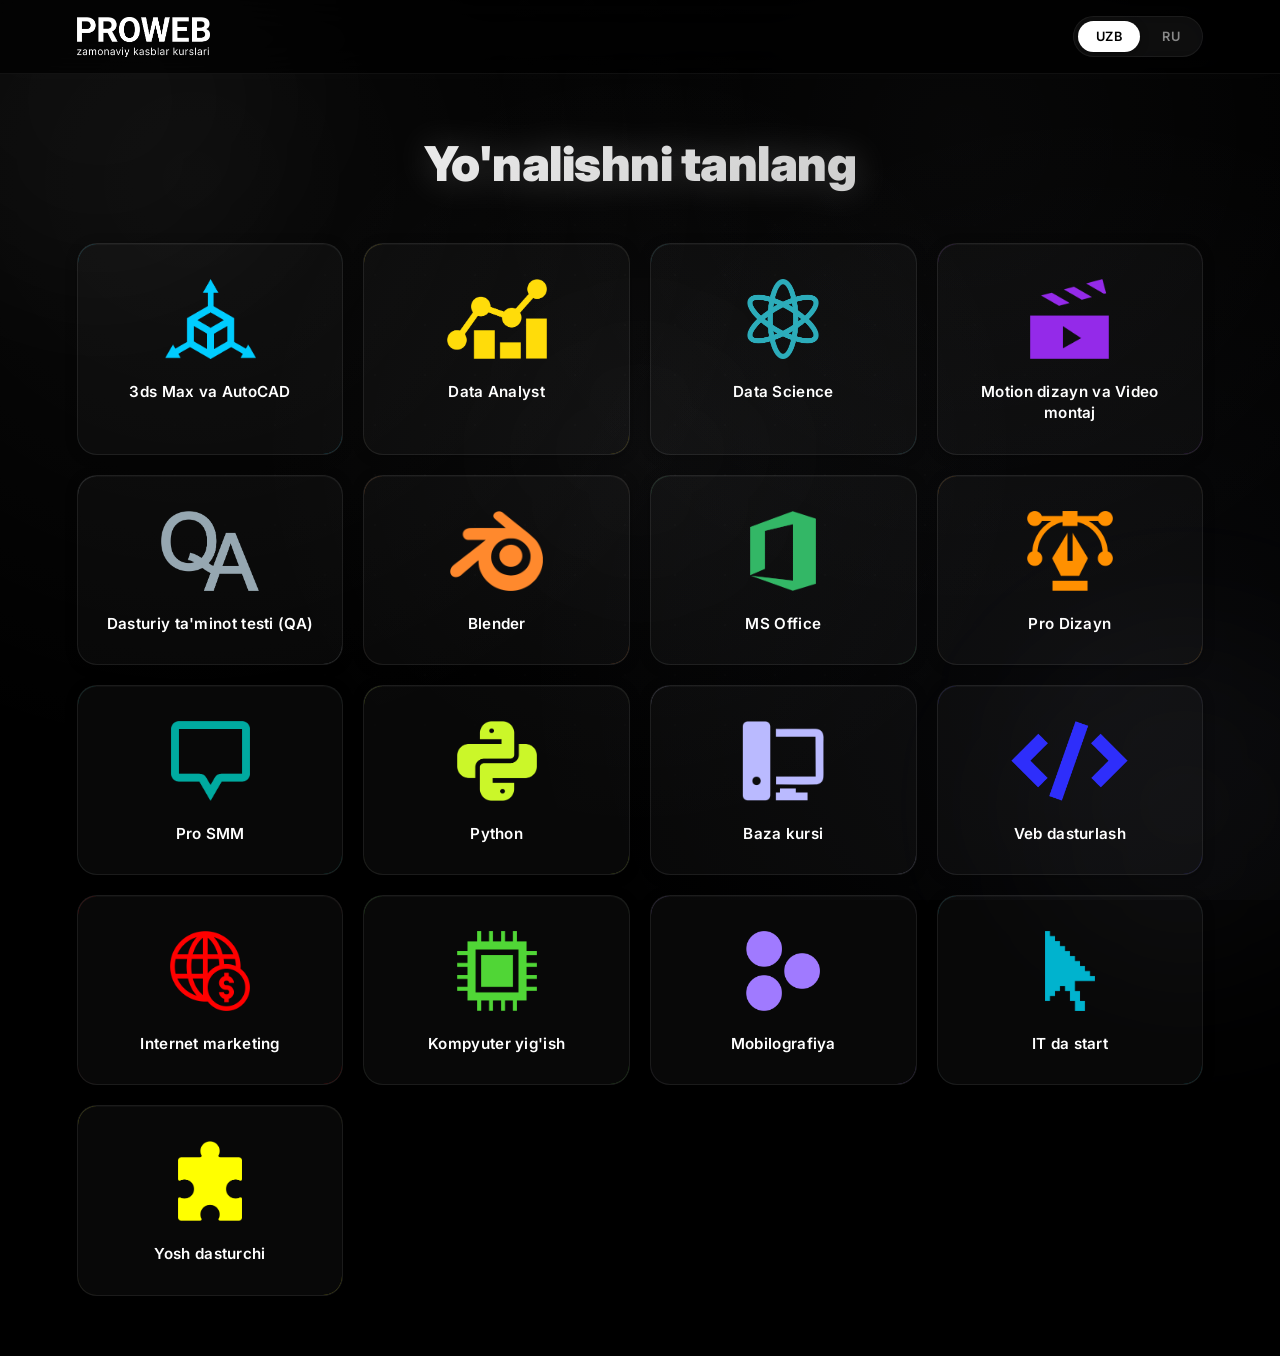
==== index.html @ 7a764dec "ProWeb test tizimi - birinchi versiya" ====
<!DOCTYPE html>
<html lang="uz">
<head>
    <meta charset="UTF-8">
    <meta name="viewport" content="width=device-width, initial-scale=1.0">
    <title>ProWeb Testing System</title>
    <link rel="stylesheet" href="style.css">
</head>
<body>
    <header>
        <div class="logo-container">
            <img src="files/logo uzb.png" alt="ProWeb" id="main-logo" style="height: 40px; transition: opacity 0.3s ease;">
        </div>
        <div class="lang-switcher">
            <button id="lang-uz-btn" class="lang-btn active">UZB</button>
            <button id="lang-ru-btn" class="lang-btn">RU</button>
        </div>
    </header>

    <main>
        <h1 class="page-title" id="page-title">Yo'nalishni tanlang</h1>
        
        <div class="cards-grid" id="subjects-container">
            <!-- Cards will be generated by JS -->
        </div>
    </main>

    <script src="script.js"></script>
</body>
</html>
---- style.css ----
@import url('https://fonts.googleapis.com/css2?family=Inter:wght@300;400;500;600;700;800;900&display=swap');

/* ============ ROOT VARIABLES ============ */
:root {
    --bg-color: #000000;
    --text-color: #ffffff;
    --text-muted: #888888;
    --card-bg: rgba(255, 255, 255, 0.03);
    --card-border: rgba(255, 255, 255, 0.08);
    --card-hover-border: rgba(255, 255, 255, 0.2);
    --btn-bg: #ffffff;
    --btn-text: #000000;
    --btn-hover: #cccccc;
    --input-bg: rgba(255, 255, 255, 0.04);
    --input-border: rgba(255, 255, 255, 0.1);
    --input-focus-border: rgba(255, 255, 255, 0.4);
    --glow-strong: rgba(255, 255, 255, 0.15);
    --glow-soft: rgba(255, 255, 255, 0.05);
    --glass-bg: rgba(255, 255, 255, 0.02);
}

/* ============ RESET ============ */
* {
    margin: 0;
    padding: 0;
    box-sizing: border-box;
    font-family: 'Inter', sans-serif;
}

/* ============ ANIMATED BACKGROUND ============ */
body {
    background-color: var(--bg-color);
    color: var(--text-color);
    min-height: 100vh;
    display: flex;
    flex-direction: column;
    position: relative;
    overflow-x: hidden;
}

/* Subtle animated grid overlay */
body::before {
    content: '';
    position: fixed;
    inset: 0;
    z-index: 0;
    pointer-events: none;
    background-image: 
        radial-gradient(circle at 15% 20%, rgba(255, 255, 255, 0.04) 0%, transparent 45%),
        radial-gradient(circle at 85% 75%, rgba(200, 210, 255, 0.04) 0%, transparent 45%),
        radial-gradient(circle at 50% 50%, rgba(220, 225, 245, 0.03) 0%, transparent 50%),
        radial-gradient(circle at 75% 15%, rgba(240, 242, 255, 0.03) 0%, transparent 40%);
    animation: bgPulse 6s ease-in-out infinite alternate;
}

@keyframes bgPulse {
    0% { opacity: 0.5; transform: scale(1); }
    100% { opacity: 1; transform: scale(1.05); }
}

/* Floating neon orbs */
.neon-orb {
    position: fixed;
    border-radius: 50%;
    filter: blur(80px);
    pointer-events: none;
    z-index: 0;
    animation: orbFloat 10s ease-in-out infinite;
}

.neon-orb-1 {
    width: 400px;
    height: 400px;
    top: -100px;
    left: -100px;
    background: rgba(255, 255, 255, 0.03);
    animation-delay: 0s;
}

.neon-orb-2 {
    width: 350px;
    height: 350px;
    bottom: -80px;
    right: -80px;
    background: rgba(220, 225, 250, 0.03);
    animation-delay: -5s;
}

.neon-orb-3 {
    width: 300px;
    height: 300px;
    top: 50%;
    left: 50%;
    transform: translate(-50%, -50%);
    background: rgba(240, 242, 255, 0.02);
    animation-delay: -3s;
}

@keyframes orbFloat {
    0%, 100% { transform: translate(0, 0) scale(1); }
    25% { transform: translate(30px, -30px) scale(1.1); }
    50% { transform: translate(-20px, 20px) scale(0.9); }
    75% { transform: translate(10px, 15px) scale(1.05); }
}

/* Subtle dot grid */
body::after {
    content: '';
    position: fixed;
    inset: 0;
    z-index: 0;
    pointer-events: none;
    opacity: 0.3;
    background-image: radial-gradient(rgba(255, 255, 255, 0.06) 1px, transparent 1px);
    background-size: 50px 50px;
    mask-image: radial-gradient(ellipse at center, black 30%, transparent 70%);
    -webkit-mask-image: radial-gradient(ellipse at center, black 30%, transparent 70%);
}

/* ============ HEADER ============ */
header {
    display: flex;
    justify-content: space-between;
    align-items: center;
    padding: 16px 6%;
    background: rgba(0, 0, 0, 0.7);
    backdrop-filter: blur(20px);
    -webkit-backdrop-filter: blur(20px);
    border-bottom: 1px solid rgba(255, 255, 255, 0.06);
    box-shadow: 0 1px 30px rgba(255, 255, 255, 0.02);
    position: sticky;
    top: 0;
    z-index: 100;
}

.logo-container {
    display: flex;
    align-items: center;
    gap: 15px;
}

.logo-container img {
    filter: brightness(1.2);
    transition: filter 0.3s ease, transform 0.3s ease;
}

.logo-container img:hover {
    filter: brightness(1.5) drop-shadow(0 0 8px rgba(255,255,255,0.3));
    transform: scale(1.03);
}

.header-links a {
    color: var(--text-color);
    text-decoration: none;
    font-size: 13px;
    font-weight: 500;
    letter-spacing: 0.5px;
    transition: all 0.3s ease;
    padding: 9px 20px;
    border: 1px solid rgba(255, 255, 255, 0.12);
    border-radius: 50px;
    background: rgba(255, 255, 255, 0.03);
}

.header-links a:hover {
    background: rgba(255, 255, 255, 0.08);
    border-color: rgba(255, 255, 255, 0.25);
    box-shadow: 0 0 20px rgba(255, 255, 255, 0.05);
}

/* ============ MAIN CONTENT ============ */
main {
    flex: 1;
    padding: 60px 6%;
    position: relative;
    z-index: 1;
}

/* ============ PAGE TITLE ============ */
.page-title {
    font-size: clamp(2rem, 5vw, 3rem);
    font-weight: 900;
    margin-bottom: 50px;
    text-align: center;
    letter-spacing: -0.5px;
    background: linear-gradient(135deg, #ffffff 0%, #c0c0c0 30%, #ffffff 50%, #e0e0e0 70%, #ffffff 100%);
    background-size: 300% 300%;
    -webkit-background-clip: text;
    -webkit-text-fill-color: transparent;
    background-clip: text;
    animation: titleShimmer 3s ease-in-out infinite;
    filter: drop-shadow(0 0 18px rgba(255, 255, 255, 0.2));
}

@keyframes titleShimmer {
    0% { background-position: 0% 50%; }
    50% { background-position: 100% 50%; }
    100% { background-position: 0% 50%; }
}

/* ============ CARDS GRID ============ */
.cards-grid {
    display: grid;
    grid-template-columns: repeat(auto-fill, minmax(260px, 1fr));
    gap: 20px;
}

/* ============ SUBJECT CARD ============ */
.subject-card {
    position: relative;
    background: rgba(255, 255, 255, 0.03);
    border: 1px solid rgba(255, 255, 255, 0.08);
    border-radius: 20px;
    padding: 35px 24px 30px;
    text-align: center;
    cursor: pointer;
    transition: all 0.4s cubic-bezier(0.23, 1, 0.32, 1);
    display: flex;
    flex-direction: column;
    align-items: center;
    gap: 22px;
    text-decoration: none;
    color: var(--text-color);
    overflow: hidden;
    box-shadow: 
        0 2px 12px rgba(0, 0, 0, 0.3),
        inset 0 1px 0 rgba(255, 255, 255, 0.03);
}

/* Neon border */
.subject-card::before {
    content: '';
    position: absolute;
    inset: -1px;
    border-radius: 20px;
    padding: 1px;
    background: linear-gradient(135deg, 
        var(--brand-color, rgba(255,255,255,0.1)), 
        transparent 50%, 
        transparent 50%, 
        var(--brand-color, rgba(255,255,255,0.06)));
    -webkit-mask: linear-gradient(#fff 0 0) content-box, linear-gradient(#fff 0 0);
    -webkit-mask-composite: xor;
    mask-composite: exclude;
    opacity: 0.5;
    transition: all 0.4s ease;
}

/* Yorug'lik nuri sirpanishi */
.subject-card::after {
    content: '';
    position: absolute;
    top: 0;
    left: -100%;
    width: 100%;
    height: 100%;
    background: linear-gradient(90deg, transparent, rgba(255,255,255,0.02), transparent);
    transition: left 0.6s ease;
}

.subject-card:hover::before {
    opacity: 1;
    background: linear-gradient(135deg, 
        var(--brand-color, rgba(255,255,255,0.45)), 
        rgba(255,255,255,0.06) 40%, 
        rgba(255,255,255,0.06) 60%, 
        var(--brand-color, rgba(255,255,255,0.3)));
}

.subject-card:hover::after {
    left: 100%;
}

.subject-card:hover {
    transform: translateY(-10px);
    background: rgba(255, 255, 255, 0.06);
    border-color: rgba(255, 255, 255, 0.15);
    box-shadow: 
        0 20px 60px -20px rgba(0, 0, 0, 0.5),
        0 0 50px -5px var(--brand-color, rgba(255, 255, 255, 0.15)),
        0 0 90px -10px var(--brand-color, rgba(255, 255, 255, 0.06));
}

.subject-card:active {
    transform: translateY(-4px) scale(0.98);
}

.subject-card img {
    height: 80px;
    object-fit: contain;
    transition: all 0.4s cubic-bezier(0.23, 1, 0.32, 1);
    position: relative;
    z-index: 2;
}

.subject-card:hover img {
    filter: drop-shadow(0 0 20px var(--brand-color, rgba(255,255,255,0.2)));
    transform: scale(1.08);
}

.subject-title {
    font-size: 0.95rem;
    font-weight: 600;
    letter-spacing: 0.3px;
    line-height: 1.4;
    position: relative;
    z-index: 2;
    transition: color 0.3s ease;
}

.subject-card:hover .subject-title {
    color: #fff;
}

/* ============ FORMS ============ */
.form-container {
    max-width: 580px;
    margin: 0 auto;
    background: var(--glass-bg);
    border: 1px solid var(--card-border);
    border-radius: 24px;
    padding: 45px 40px;
    backdrop-filter: blur(20px);
    -webkit-backdrop-filter: blur(20px);
    box-shadow: 
        0 8px 40px rgba(0, 0, 0, 0.3),
        0 0 30px rgba(255, 255, 255, 0.02),
        inset 0 1px 0 rgba(255, 255, 255, 0.03);
    position: relative;
    z-index: 1;
}

.form-group {
    margin-bottom: 24px;
}

.form-group label {
    display: block;
    margin-bottom: 10px;
    font-size: 0.85rem;
    font-weight: 500;
    color: var(--text-muted);
    letter-spacing: 0.5px;
    text-transform: uppercase;
}

.form-group input[type="text"],
.form-group input[type="password"],
.form-group select,
.form-group textarea {
    width: 100%;
    padding: 14px 18px;
    background-color: var(--input-bg);
    border: 1px solid var(--input-border);
    border-radius: 12px;
    color: var(--text-color);
    font-size: 1rem;
    font-weight: 400;
    transition: all 0.3s ease;
    outline: none;
    letter-spacing: 0.3px;
}

.form-group input:focus,
.form-group select:focus,
.form-group textarea:focus {
    border-color: var(--input-focus-border);
    box-shadow: 
        0 0 0 3px rgba(255, 255, 255, 0.04),
        0 0 15px rgba(255, 255, 255, 0.06),
        inset 0 0 8px rgba(255, 255, 255, 0.02);
    background-color: rgba(255, 255, 255, 0.06);
}

.form-group input::placeholder,
.form-group textarea::placeholder {
    color: rgba(255, 255, 255, 0.25);
}

.form-group select {
    cursor: pointer;
    appearance: none;
    -webkit-appearance: none;
    background-image: url("data:image/svg+xml,%3Csvg xmlns='http://www.w3.org/2000/svg' width='12' height='12' viewBox='0 0 12 12'%3E%3Cpath fill='%23888' d='M6 8L1 3h10z'/%3E%3C/svg%3E");
    background-repeat: no-repeat;
    background-position: right 16px center;
    padding-right: 40px;
}

.form-group select option {
    background: #1a1a1a;
    color: #fff;
}

/* ============ BUTTONS ============ */
.btn {
    display: inline-flex;
    align-items: center;
    justify-content: center;
    width: 100%;
    padding: 15px 24px;
    background: var(--btn-bg);
    color: var(--btn-text);
    border: none;
    border-radius: 12px;
    font-size: 1rem;
    font-weight: 600;
    cursor: pointer;
    transition: all 0.3s cubic-bezier(0.23, 1, 0.32, 1);
    letter-spacing: 0.3px;
    position: relative;
    overflow: hidden;
}

.btn::after {
    content: '';
    position: absolute;
    inset: 0;
    background: linear-gradient(135deg, rgba(255,255,255,0.2), transparent);
    opacity: 0;
    transition: opacity 0.3s ease;
}

.btn:hover {
    background: var(--btn-hover);
    transform: translateY(-2px);
    box-shadow: 
        0 10px 35px rgba(255, 255, 255, 0.15),
        0 0 25px rgba(255, 255, 255, 0.06);
}

.btn:hover::after {
    opacity: 1;
}

.btn:active {
    transform: translateY(0) scale(0.98);
}

/* ============ TEST PAGE ============ */
.question-block {
    margin-bottom: 30px;
    padding-bottom: 20px;
    border-bottom: 1px solid rgba(255, 255, 255, 0.06);
}

.question-text {
    font-size: 1.15rem;
    font-weight: 600;
    margin-bottom: 20px;
    line-height: 1.6;
    letter-spacing: 0.2px;
}

.options-list {
    list-style: none;
    display: flex;
    flex-direction: column;
    gap: 10px;
}

.option-item {
    margin-bottom: 0;
}

.option-item label {
    display: flex;
    align-items: center;
    padding: 16px 18px;
    background: var(--input-bg);
    border: 1px solid var(--input-border);
    border-radius: 12px;
    cursor: pointer;
    transition: all 0.3s ease;
    font-size: 0.95rem;
}

.option-item label:hover {
    background: rgba(255, 255, 255, 0.06);
    border-color: rgba(255, 255, 255, 0.2);
    transform: translateX(4px);
}

.option-item input[type="radio"] {
    margin-right: 14px;
    accent-color: #fff;
    width: 18px;
    height: 18px;
    cursor: pointer;
}

.option-item:has(input:checked) label {
    background: rgba(255, 255, 255, 0.08);
    border-color: rgba(255, 255, 255, 0.35);
    box-shadow: 0 0 12px rgba(255, 255, 255, 0.06), inset 0 0 8px rgba(255, 255, 255, 0.02);
}

/* Timer */
#timer-display {
    font-size: 1.6rem !important;
    font-weight: 800 !important;
    font-variant-numeric: tabular-nums;
    background: rgba(255, 50, 50, 0.1);
    border: 1px solid rgba(255, 50, 50, 0.25);
    border-radius: 12px;
    padding: 6px 18px;
    color: #ff4444 !important;
    letter-spacing: 1px;
    box-shadow: 0 0 15px rgba(255, 50, 50, 0.1);
    animation: timerPulse 1s ease-in-out infinite;
}

@keyframes timerPulse {
    0%, 100% { box-shadow: 0 0 15px rgba(255, 50, 50, 0.1); }
    50% { box-shadow: 0 0 25px rgba(255, 50, 50, 0.2); }
}

/* ============ RESULT PAGE ============ */
.result-container {
    text-align: center;
}

.score-display {
    font-size: 5rem;
    font-weight: 900;
    margin: 20px 0;
    background: linear-gradient(135deg, #fff, #888);
    -webkit-background-clip: text;
    -webkit-text-fill-color: transparent;
    background-clip: text;
}

/* ============ ADMIN PANEL (YANGI) ============ */
.admin-panel-wrapper {
    max-width: 900px;
    margin: 0 auto;
    display: flex;
    flex-direction: column;
    gap: 30px;
}

.admin-header {
    display: flex;
    justify-content: space-between;
    align-items: center;
    flex-wrap: wrap;
    gap: 15px;
}

.admin-header h2 {
    font-size: 1.5rem;
    font-weight: 700;
}

.admin-section {
    background: var(--glass-bg);
    border: 1px solid var(--card-border);
    border-radius: 20px;
    padding: 30px;
    backdrop-filter: blur(10px);
    -webkit-backdrop-filter: blur(10px);
}

.admin-label {
    display: block;
    font-size: 0.85rem;
    font-weight: 600;
    color: var(--text-muted);
    margin-bottom: 16px;
    letter-spacing: 0.5px;
    text-transform: uppercase;
}

.section-header {
    display: flex;
    justify-content: space-between;
    align-items: center;
    flex-wrap: wrap;
    gap: 10px;
}

.section-header .admin-label {
    margin-bottom: 0;
}

/* Til tablari */
.lang-tabs {
    display: flex;
    gap: 10px;
}

.lang-tab {
    flex: 1;
    padding: 12px 20px;
    background: rgba(255, 255, 255, 0.03);
    border: 1px solid rgba(255, 255, 255, 0.08);
    border-radius: 12px;
    color: var(--text-muted);
    font-size: 1rem;
    font-weight: 600;
    cursor: pointer;
    transition: all 0.3s ease;
    max-width: 200px;
}

.lang-tab:hover {
    border-color: rgba(255, 255, 255, 0.2);
    color: #fff;
}

.lang-tab.active {
    background: #fff;
    color: #000;
    border-color: #fff;
}

/* Subject chips */
.subject-chips {
    display: flex;
    flex-wrap: wrap;
    gap: 8px;
}

.subject-chip {
    padding: 10px 16px;
    background: rgba(255, 255, 255, 0.03);
    border: 1px solid rgba(255, 255, 255, 0.08);
    border-radius: 50px;
    color: var(--text-muted);
    font-size: 0.85rem;
    font-weight: 500;
    cursor: pointer;
    transition: all 0.3s ease;
    display: flex;
    align-items: center;
    gap: 8px;
    position: relative;
}

.subject-chip:hover {
    border-color: rgba(255, 255, 255, 0.2);
    color: #fff;
    background: rgba(255, 255, 255, 0.05);
}

.subject-chip.active {
    background: #fff;
    color: #000;
    border-color: #fff;
    font-weight: 600;
}

.chip-badge {
    background: rgba(255, 255, 255, 0.15);
    color: inherit;
    font-size: 0.7rem;
    font-weight: 700;
    padding: 2px 8px;
    border-radius: 20px;
    min-width: 20px;
    text-align: center;
}

.subject-chip.active .chip-badge {
    background: rgba(0, 0, 0, 0.12);
}

/* Block tabs */
.block-tabs {
    display: flex;
    flex-wrap: wrap;
    gap: 8px;
}

.block-tab {
    padding: 10px 18px;
    background: rgba(255, 255, 255, 0.03);
    border: 1px solid rgba(255, 255, 255, 0.08);
    border-radius: 10px;
    color: var(--text-muted);
    font-size: 0.85rem;
    font-weight: 500;
    cursor: pointer;
    transition: all 0.3s ease;
    display: flex;
    align-items: center;
    gap: 8px;
}

.block-tab:hover {
    border-color: rgba(255, 255, 255, 0.2);
    color: #fff;
}

.block-tab.active {
    background: #fff;
    color: #000;
    border-color: #fff;
}

.block-tab .chip-badge {
    background: rgba(255, 255, 255, 0.15);
    color: inherit;
    font-size: 0.7rem;
    font-weight: 700;
    padding: 2px 8px;
    border-radius: 20px;
}

.block-tab.active .chip-badge {
    background: rgba(0, 0, 0, 0.12);
}

/* Options grid */
.options-grid {
    display: flex;
    flex-direction: column;
    gap: 8px;
}

.option-row {
    display: flex;
    align-items: center;
    gap: 10px;
}

.option-letter {
    width: 32px;
    height: 32px;
    border-radius: 8px;
    background: rgba(255, 255, 255, 0.05);
    border: 1px solid rgba(255, 255, 255, 0.08);
    display: flex;
    align-items: center;
    justify-content: center;
    font-weight: 700;
    font-size: 0.9rem;
    flex-shrink: 0;
}

.option-row input[type="text"] {
    flex: 1;
    padding: 12px 14px;
    background: var(--input-bg);
    border: 1px solid var(--input-border);
    border-radius: 10px;
    color: var(--text-color);
    font-size: 0.95rem;
    outline: none;
    transition: all 0.3s ease;
}

.option-row input[type="text"]:focus {
    border-color: rgba(255, 255, 255, 0.3);
    background: rgba(255, 255, 255, 0.05);
}

.correct-check {
    cursor: pointer;
    display: flex;
    align-items: center;
}

.correct-check input[type="radio"] {
    display: none;
}

.correct-check span {
    font-size: 1.2rem;
    opacity: 0.2;
    transition: all 0.3s ease;
    filter: grayscale(1);
}

.correct-check input:checked + span {
    opacity: 1;
    filter: grayscale(0);
    transform: scale(1.2);
}

/* Question cards */
.admin-q-card {
    background: rgba(255, 255, 255, 0.02);
    border: 1px solid rgba(255, 255, 255, 0.06);
    border-radius: 12px;
    padding: 16px;
    margin-bottom: 10px;
    display: flex;
    align-items: flex-start;
    gap: 12px;
    transition: all 0.3s ease;
}

.admin-q-card:hover {
    border-color: rgba(255, 255, 255, 0.12);
    background: rgba(255, 255, 255, 0.04);
}

.q-card-body {
    flex: 1;
    min-width: 0;
}

.q-number {
    display: inline-block;
    background: rgba(255, 255, 255, 0.08);
    color: var(--text-muted);
    font-size: 0.7rem;
    font-weight: 700;
    padding: 2px 8px;
    border-radius: 10px;
    margin-right: 8px;
    vertical-align: middle;
}

.q-text-display {
    font-weight: 600;
    font-size: 0.95rem;
    vertical-align: middle;
}

.q-opts {
    margin-top: 8px;
    display: flex;
    flex-wrap: wrap;
    gap: 8px;
}

.q-opt {
    font-size: 0.78rem;
    padding: 3px 10px;
    border-radius: 6px;
    background: rgba(255, 255, 255, 0.03);
    color: var(--text-muted);
}

.q-correct {
    background: rgba(74, 222, 128, 0.12);
    color: #4ade80;
    font-weight: 600;
}

.q-delete {
    background: none;
    border: 1px solid rgba(255, 50, 50, 0.15);
    border-radius: 8px;
    padding: 8px 10px;
    cursor: pointer;
    font-size: 1rem;
    opacity: 0.4;
    transition: all 0.3s ease;
    flex-shrink: 0;
}

.q-delete:hover {
    opacity: 1;
    background: rgba(255, 50, 50, 0.1);
    border-color: rgba(255, 50, 50, 0.3);
}

.empty-state {
    text-align: center;
    color: #555;
    padding: 30px;
    font-size: 0.95rem;
}

.btn-sm {
    padding: 8px 18px !important;
    font-size: 0.85rem !important;
    width: auto !important;
    border-radius: 10px !important;
}

.btn-danger {
    background: rgba(255, 50, 50, 0.1) !important;
    color: #ff5555 !important;
    border: 1px solid rgba(255, 50, 50, 0.2) !important;
}

.btn-danger:hover {
    background: rgba(255, 50, 50, 0.2) !important;
}

/* Telegram login */
#telegram-login-btn iframe {
    border-radius: 12px !important;
    box-shadow: 0 4px 20px rgba(0, 0, 0, 0.3);
}

/* Two column layout */
.admin-two-col {
    display: grid;
    grid-template-columns: 1fr 1fr;
    gap: 20px;
}

.admin-two-col .admin-section {
    height: fit-content;
}

/* AI Spinner */
.ai-spinner {
    width: 32px;
    height: 32px;
    margin: 0 auto;
    border: 3px solid rgba(255, 255, 255, 0.1);
    border-top: 3px solid #6366f1;
    border-radius: 50%;
    animation: spin 0.8s linear infinite;
}

@keyframes spin {
    to { transform: rotate(360deg); }
}

@media (max-width: 768px) {
    .admin-two-col {
        grid-template-columns: 1fr;
    }
}

/* ============ LANGUAGE SWITCHER ============ */
.lang-switcher {
    display: flex;
    gap: 4px;
    background: rgba(255, 255, 255, 0.05);
    padding: 4px;
    border-radius: 50px;
    border: 1px solid rgba(255, 255, 255, 0.06);
}

.lang-btn {
    background: transparent;
    border: none;
    color: var(--text-muted);
    padding: 8px 18px;
    border-radius: 50px;
    font-weight: 600;
    font-size: 0.8rem;
    cursor: pointer;
    transition: all 0.3s cubic-bezier(0.23, 1, 0.32, 1);
    letter-spacing: 0.5px;
}

.lang-btn:hover {
    color: #fff;
}

.lang-btn.active {
    background: var(--btn-bg);
    color: var(--btn-text);
    box-shadow: 0 2px 10px rgba(0, 0, 0, 0.3);
}

/* ============ PIN CODE LOGIN ============ */
.pin-display {
    display: flex;
    justify-content: center;
    gap: 16px;
    margin-bottom: 40px;
}

.pin-dot {
    width: 16px;
    height: 16px;
    border-radius: 50%;
    border: 2px solid rgba(255, 255, 255, 0.15);
    background: transparent;
    transition: all 0.3s cubic-bezier(0.23, 1, 0.32, 1);
}

.pin-dot.filled {
    background: #fff;
    border-color: #fff;
    box-shadow: 
        0 0 16px rgba(255, 255, 255, 0.5),
        0 0 30px rgba(255, 255, 255, 0.2);
    transform: scale(1.2);
}

.pin-display.shake {
    animation: shake 0.5s ease;
}

@keyframes shake {
    0%, 100% { transform: translateX(0); }
    20% { transform: translateX(-12px); }
    40% { transform: translateX(12px); }
    60% { transform: translateX(-8px); }
    80% { transform: translateX(4px); }
}

.pin-keypad {
    display: grid;
    grid-template-columns: repeat(3, 1fr);
    gap: 10px;
    max-width: 280px;
    margin: 0 auto;
}

.pin-key {
    padding: 20px;
    font-size: 1.3rem;
    font-weight: 600;
    background: rgba(255, 255, 255, 0.03);
    border: 1px solid rgba(255, 255, 255, 0.08);
    border-radius: 16px;
    color: var(--text-color);
    cursor: pointer;
    transition: all 0.25s cubic-bezier(0.23, 1, 0.32, 1);
    user-select: none;
}

.pin-key:hover {
    background: rgba(255, 255, 255, 0.1);
    border-color: rgba(255, 255, 255, 0.25);
    transform: translateY(-2px);
    box-shadow: 
        0 6px 20px rgba(0, 0, 0, 0.3),
        0 0 15px rgba(255, 255, 255, 0.05);
}

.pin-key:active {
    transform: scale(0.93);
    background: rgba(255, 255, 255, 0.12);
}

.pin-clear {
    color: #ff5555;
    font-size: 1.2rem;
}

.pin-submit {
    color: #4ade80;
    font-size: 1.5rem;
}

/* ============ SCROLLBAR ============ */
::-webkit-scrollbar {
    width: 6px;
}

::-webkit-scrollbar-track {
    background: transparent;
}

::-webkit-scrollbar-thumb {
    background: rgba(255, 255, 255, 0.1);
    border-radius: 3px;
}

::-webkit-scrollbar-thumb:hover {
    background: rgba(255, 255, 255, 0.2);
}

/* ============ RESPONSIVE ============ */
@media (max-width: 768px) {
    header {
        padding: 14px 5%;
    }

    main {
        padding: 40px 5%;
    }

    .cards-grid {
        grid-template-columns: repeat(auto-fill, minmax(160px, 1fr));
        gap: 14px;
    }

    .subject-card {
        padding: 25px 16px 22px;
        gap: 16px;
        border-radius: 16px;
    }

    .subject-card img {
        height: 55px;
    }

    .subject-title {
        font-size: 0.82rem;
    }

    .form-container {
        padding: 30px 24px;
        border-radius: 18px;
    }

    .page-title {
        font-size: 1.6rem;
        margin-bottom: 30px;
    }

    .pin-key {
        padding: 16px;
        font-size: 1.1rem;
        border-radius: 14px;
    }
}

@media (max-width: 480px) {
    .cards-grid {
        grid-template-columns: repeat(2, 1fr);
        gap: 10px;
    }

    .subject-card {
        padding: 20px 12px 18px;
        gap: 12px;
        border-radius: 14px;
    }

    .subject-card img {
        height: 45px;
    }

    .subject-title {
        font-size: 0.75rem;
    }
}
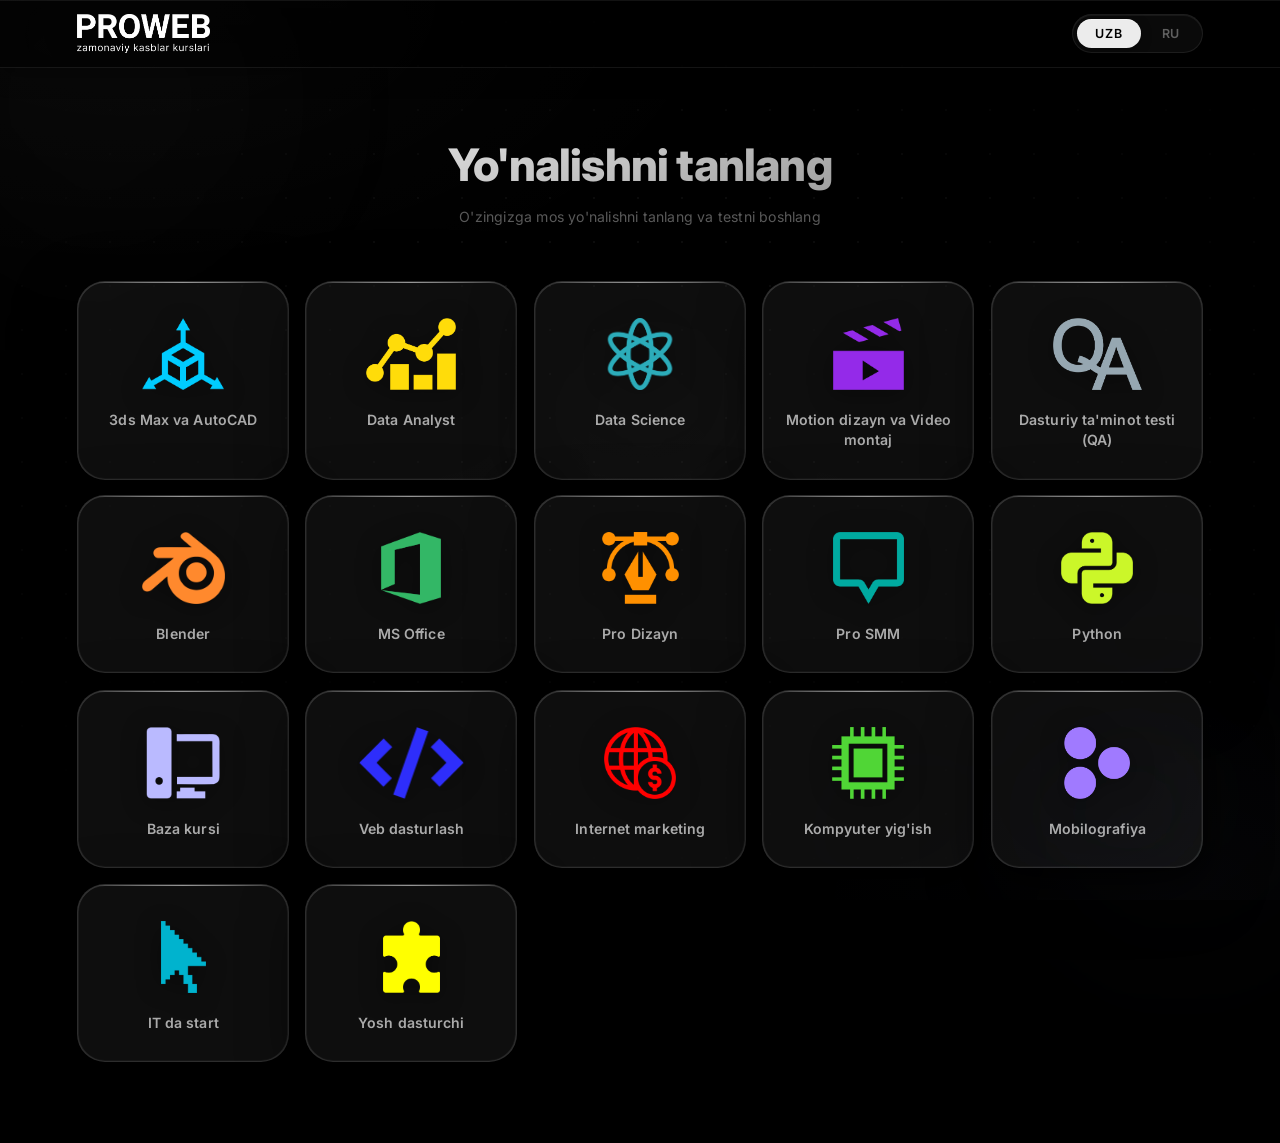
==== commit 8d045a72: "Redesign: liquid glass UI + seed questions + Telegram Login Widget + Groq AI tahlil" ====
--- a/index.html
+++ b/index.html
@@ -19,12 +19,14 @@
 
     <main>
         <h1 class="page-title" id="page-title">Yo'nalishni tanlang</h1>
-        
+        <p class="page-subtitle" id="page-subtitle">O'zingizga mos yo'nalishni tanlang va testni boshlang</p>
+
         <div class="cards-grid" id="subjects-container">
             <!-- Cards will be generated by JS -->
         </div>
     </main>
 
+    <script src="questions_seed.js"></script>
     <script src="script.js"></script>
 </body>
 </html>
--- a/style.css
+++ b/style.css
@@ -1,1122 +1,1259 @@
-@import url('https://fonts.googleapis.com/css2?family=Inter:wght@300;400;500;600;700;800;900&display=swap');
-
-/* ============ ROOT VARIABLES ============ */
+@import url('https://fonts.googleapis.com/css2?family=Inter:ital,wght@0,300;0,400;0,500;0,600;0,700;0,800;0,900;1,400&display=swap');
+
+/* ═══════════════════════════════════════════
+   DESIGN TOKENS
+═══════════════════════════════════════════ */
 :root {
-    --bg-color: #000000;
-    --text-color: #ffffff;
-    --text-muted: #888888;
-    --card-bg: rgba(255, 255, 255, 0.03);
-    --card-border: rgba(255, 255, 255, 0.08);
-    --card-hover-border: rgba(255, 255, 255, 0.2);
-    --btn-bg: #ffffff;
-    --btn-text: #000000;
-    --btn-hover: #cccccc;
-    --input-bg: rgba(255, 255, 255, 0.04);
-    --input-border: rgba(255, 255, 255, 0.1);
-    --input-focus-border: rgba(255, 255, 255, 0.4);
-    --glow-strong: rgba(255, 255, 255, 0.15);
-    --glow-soft: rgba(255, 255, 255, 0.05);
-    --glass-bg: rgba(255, 255, 255, 0.02);
-}
-
-/* ============ RESET ============ */
-* {
-    margin: 0;
-    padding: 0;
-    box-sizing: border-box;
-    font-family: 'Inter', sans-serif;
-}
-
-/* ============ ANIMATED BACKGROUND ============ */
+  --bg:               #000000;
+  --bg-secondary:     #0a0a0a;
+  --text:             #ffffff;
+  --text-2:           rgba(255,255,255,0.65);
+  --text-3:           rgba(255,255,255,0.35);
+  --text-4:           rgba(255,255,255,0.18);
+
+  /* Liquid Glass */
+  --glass-bg:         rgba(255,255,255,0.055);
+  --glass-bg-hover:   rgba(255,255,255,0.09);
+  --glass-bg-strong:  rgba(255,255,255,0.13);
+  --glass-border:     rgba(255,255,255,0.13);
+  --glass-border-top: rgba(255,255,255,0.28);
+  --glass-blur:       blur(48px) saturate(180%) brightness(1.04);
+  --glass-blur-heavy: blur(72px) saturate(200%) brightness(1.06);
+
+  /* Shadows */
+  --shadow-card:
+    0 1px 0 rgba(255,255,255,0.12) inset,
+    0 -1px 0 rgba(255,255,255,0.04) inset,
+    1px 0 0 rgba(255,255,255,0.06) inset,
+    -1px 0 0 rgba(255,255,255,0.06) inset,
+    0 20px 60px rgba(0,0,0,0.7),
+    0 4px 20px rgba(0,0,0,0.5);
+  --shadow-card-hover:
+    0 1px 0 rgba(255,255,255,0.22) inset,
+    0 -1px 0 rgba(255,255,255,0.05) inset,
+    1px 0 0 rgba(255,255,255,0.08) inset,
+    -1px 0 0 rgba(255,255,255,0.08) inset,
+    0 32px 80px rgba(0,0,0,0.8),
+    0 8px 32px rgba(0,0,0,0.6);
+  --shadow-panel:
+    0 1px 0 rgba(255,255,255,0.16) inset,
+    0 48px 120px rgba(0,0,0,0.8),
+    0 12px 40px rgba(0,0,0,0.5);
+  --shadow-btn:
+    0 1px 0 rgba(255,255,255,0.35) inset,
+    0 -1px 0 rgba(0,0,0,0.15) inset,
+    0 8px 24px rgba(0,0,0,0.4),
+    0 2px 8px rgba(0,0,0,0.3);
+
+  --radius-xl:  28px;
+  --radius-lg:  20px;
+  --radius-md:  14px;
+  --radius-sm:  10px;
+  --radius-xs:  8px;
+}
+
+/* ═══════════════════════════════════════════
+   RESET
+═══════════════════════════════════════════ */
+*, *::before, *::after {
+  margin: 0; padding: 0;
+  box-sizing: border-box;
+  font-family: 'Inter', -apple-system, sans-serif;
+  -webkit-font-smoothing: antialiased;
+}
+
+/* ═══════════════════════════════════════════
+   BODY & BACKGROUND
+═══════════════════════════════════════════ */
 body {
-    background-color: var(--bg-color);
-    color: var(--text-color);
-    min-height: 100vh;
-    display: flex;
-    flex-direction: column;
-    position: relative;
-    overflow-x: hidden;
-}
-
-/* Subtle animated grid overlay */
+  background: var(--bg);
+  color: var(--text);
+  min-height: 100vh;
+  display: flex;
+  flex-direction: column;
+  overflow-x: hidden;
+  position: relative;
+}
+
+/* Deep space gradient */
 body::before {
-    content: '';
-    position: fixed;
-    inset: 0;
-    z-index: 0;
-    pointer-events: none;
-    background-image: 
-        radial-gradient(circle at 15% 20%, rgba(255, 255, 255, 0.04) 0%, transparent 45%),
-        radial-gradient(circle at 85% 75%, rgba(200, 210, 255, 0.04) 0%, transparent 45%),
-        radial-gradient(circle at 50% 50%, rgba(220, 225, 245, 0.03) 0%, transparent 50%),
-        radial-gradient(circle at 75% 15%, rgba(240, 242, 255, 0.03) 0%, transparent 40%);
-    animation: bgPulse 6s ease-in-out infinite alternate;
-}
-
-@keyframes bgPulse {
-    0% { opacity: 0.5; transform: scale(1); }
-    100% { opacity: 1; transform: scale(1.05); }
-}
-
-/* Floating neon orbs */
+  content: '';
+  position: fixed;
+  inset: 0;
+  z-index: 0;
+  pointer-events: none;
+  background:
+    radial-gradient(ellipse 80% 60% at 10% 0%,   rgba(255,255,255,0.028) 0%, transparent 60%),
+    radial-gradient(ellipse 60% 50% at 90% 100%,  rgba(180,190,255,0.022) 0%, transparent 55%),
+    radial-gradient(ellipse 50% 40% at 50% 50%,   rgba(255,255,255,0.012) 0%, transparent 65%);
+}
+
+/* Dot grid */
+body::after {
+  content: '';
+  position: fixed;
+  inset: 0;
+  z-index: 0;
+  pointer-events: none;
+  background-image: radial-gradient(rgba(255,255,255,0.07) 1px, transparent 1px);
+  background-size: 44px 44px;
+  mask-image: radial-gradient(ellipse 90% 80% at 50% 50%, black 10%, transparent 75%);
+  -webkit-mask-image: radial-gradient(ellipse 90% 80% at 50% 50%, black 10%, transparent 75%);
+}
+
+/* Ambient orbs */
 .neon-orb {
-    position: fixed;
-    border-radius: 50%;
-    filter: blur(80px);
-    pointer-events: none;
-    z-index: 0;
-    animation: orbFloat 10s ease-in-out infinite;
-}
-
+  position: fixed;
+  border-radius: 50%;
+  pointer-events: none;
+  z-index: 0;
+  will-change: transform;
+}
 .neon-orb-1 {
-    width: 400px;
-    height: 400px;
-    top: -100px;
-    left: -100px;
-    background: rgba(255, 255, 255, 0.03);
-    animation-delay: 0s;
-}
-
+  width: 600px; height: 600px;
+  top: -200px; left: -200px;
+  background: radial-gradient(circle, rgba(255,255,255,0.025) 0%, transparent 70%);
+  filter: blur(60px);
+  animation: orb1 18s ease-in-out infinite;
+}
 .neon-orb-2 {
-    width: 350px;
-    height: 350px;
-    bottom: -80px;
-    right: -80px;
-    background: rgba(220, 225, 250, 0.03);
-    animation-delay: -5s;
-}
-
+  width: 500px; height: 500px;
+  bottom: -150px; right: -150px;
+  background: radial-gradient(circle, rgba(200,210,255,0.02) 0%, transparent 70%);
+  filter: blur(50px);
+  animation: orb2 22s ease-in-out infinite;
+}
 .neon-orb-3 {
-    width: 300px;
-    height: 300px;
-    top: 50%;
-    left: 50%;
-    transform: translate(-50%, -50%);
-    background: rgba(240, 242, 255, 0.02);
-    animation-delay: -3s;
-}
-
-@keyframes orbFloat {
-    0%, 100% { transform: translate(0, 0) scale(1); }
-    25% { transform: translate(30px, -30px) scale(1.1); }
-    50% { transform: translate(-20px, 20px) scale(0.9); }
-    75% { transform: translate(10px, 15px) scale(1.05); }
-}
-
-/* Subtle dot grid */
-body::after {
-    content: '';
-    position: fixed;
-    inset: 0;
-    z-index: 0;
-    pointer-events: none;
-    opacity: 0.3;
-    background-image: radial-gradient(rgba(255, 255, 255, 0.06) 1px, transparent 1px);
-    background-size: 50px 50px;
-    mask-image: radial-gradient(ellipse at center, black 30%, transparent 70%);
-    -webkit-mask-image: radial-gradient(ellipse at center, black 30%, transparent 70%);
-}
-
-/* ============ HEADER ============ */
+  width: 350px; height: 350px;
+  top: 45%; left: 50%;
+  transform: translate(-50%,-50%);
+  background: radial-gradient(circle, rgba(255,255,255,0.015) 0%, transparent 70%);
+  filter: blur(40px);
+  animation: orb3 14s ease-in-out infinite;
+}
+@keyframes orb1 {
+  0%,100% { transform: translate(0,0) scale(1); }
+  33%      { transform: translate(40px,-50px) scale(1.08); }
+  66%      { transform: translate(-30px,30px) scale(0.93); }
+}
+@keyframes orb2 {
+  0%,100% { transform: translate(0,0) scale(1); }
+  40%      { transform: translate(-50px,40px) scale(1.06); }
+  70%      { transform: translate(30px,-30px) scale(0.95); }
+}
+@keyframes orb3 {
+  0%,100% { transform: translate(-50%,-50%) scale(1); }
+  50%      { transform: translate(-50%,-50%) scale(1.15); }
+}
+
+/* ═══════════════════════════════════════════
+   LIQUID GLASS MIXIN (utility)
+═══════════════════════════════════════════ */
+.lg {
+  background: var(--glass-bg);
+  backdrop-filter: var(--glass-blur);
+  -webkit-backdrop-filter: var(--glass-blur);
+  border: 1px solid var(--glass-border);
+  box-shadow: var(--shadow-card);
+}
+
+/* ═══════════════════════════════════════════
+   HEADER
+═══════════════════════════════════════════ */
 header {
-    display: flex;
-    justify-content: space-between;
-    align-items: center;
-    padding: 16px 6%;
-    background: rgba(0, 0, 0, 0.7);
-    backdrop-filter: blur(20px);
-    -webkit-backdrop-filter: blur(20px);
-    border-bottom: 1px solid rgba(255, 255, 255, 0.06);
-    box-shadow: 0 1px 30px rgba(255, 255, 255, 0.02);
-    position: sticky;
-    top: 0;
-    z-index: 100;
+  display: flex;
+  justify-content: space-between;
+  align-items: center;
+  padding: 0 6%;
+  height: 68px;
+  background: rgba(0,0,0,0.55);
+  backdrop-filter: blur(60px) saturate(180%);
+  -webkit-backdrop-filter: blur(60px) saturate(180%);
+  border-bottom: 1px solid rgba(255,255,255,0.08);
+  box-shadow:
+    0 1px 0 rgba(255,255,255,0.07) inset,
+    0 4px 24px rgba(0,0,0,0.4);
+  position: sticky;
+  top: 0;
+  z-index: 200;
 }
 
 .logo-container {
-    display: flex;
-    align-items: center;
-    gap: 15px;
-}
-
+  display: flex;
+  align-items: center;
+  gap: 12px;
+}
 .logo-container img {
-    filter: brightness(1.2);
-    transition: filter 0.3s ease, transform 0.3s ease;
-}
-
+  height: 38px;
+  object-fit: contain;
+  transition: all 0.4s ease;
+  cursor: pointer;
+  filter: drop-shadow(0 0 0px rgba(255,255,255,0));
+}
 .logo-container img:hover {
-    filter: brightness(1.5) drop-shadow(0 0 8px rgba(255,255,255,0.3));
-    transform: scale(1.03);
+  filter: drop-shadow(0 0 12px rgba(255,255,255,0.25));
+  transform: scale(1.04);
+}
+.logo-container h2 {
+  font-size: 1.1rem;
+  font-weight: 700;
+  letter-spacing: -0.3px;
+  background: linear-gradient(135deg, #fff, rgba(255,255,255,0.6));
+  -webkit-background-clip: text;
+  -webkit-text-fill-color: transparent;
+  background-clip: text;
 }
 
 .header-links a {
-    color: var(--text-color);
-    text-decoration: none;
-    font-size: 13px;
-    font-weight: 500;
-    letter-spacing: 0.5px;
-    transition: all 0.3s ease;
-    padding: 9px 20px;
-    border: 1px solid rgba(255, 255, 255, 0.12);
-    border-radius: 50px;
-    background: rgba(255, 255, 255, 0.03);
-}
-
+  color: var(--text-2);
+  text-decoration: none;
+  font-size: 13px;
+  font-weight: 500;
+  letter-spacing: 0.3px;
+  padding: 9px 20px;
+  background: var(--glass-bg);
+  border: 1px solid var(--glass-border);
+  border-radius: 50px;
+  backdrop-filter: blur(20px);
+  -webkit-backdrop-filter: blur(20px);
+  box-shadow: 0 1px 0 rgba(255,255,255,0.1) inset, 0 4px 12px rgba(0,0,0,0.3);
+  transition: all 0.3s ease;
+}
 .header-links a:hover {
-    background: rgba(255, 255, 255, 0.08);
-    border-color: rgba(255, 255, 255, 0.25);
-    box-shadow: 0 0 20px rgba(255, 255, 255, 0.05);
-}
-
-/* ============ MAIN CONTENT ============ */
+  background: var(--glass-bg-hover);
+  border-color: rgba(255,255,255,0.22);
+  color: var(--text);
+  box-shadow: 0 1px 0 rgba(255,255,255,0.18) inset, 0 6px 20px rgba(0,0,0,0.4);
+}
+
+/* ═══════════════════════════════════════════
+   LANGUAGE SWITCHER
+═══════════════════════════════════════════ */
+.lang-switcher {
+  display: flex;
+  gap: 3px;
+  background: rgba(255,255,255,0.04);
+  padding: 4px;
+  border-radius: 50px;
+  border: 1px solid rgba(255,255,255,0.08);
+  box-shadow: 0 1px 0 rgba(255,255,255,0.06) inset;
+}
+.lang-btn {
+  background: transparent;
+  border: none;
+  color: var(--text-3);
+  padding: 7px 18px;
+  border-radius: 50px;
+  font-weight: 600;
+  font-size: 0.78rem;
+  cursor: pointer;
+  letter-spacing: 0.8px;
+  transition: all 0.3s cubic-bezier(0.23,1,0.32,1);
+}
+.lang-btn:hover { color: var(--text-2); }
+.lang-btn.active {
+  background: rgba(255,255,255,0.92);
+  color: #000;
+  box-shadow: 0 1px 0 rgba(255,255,255,0.4) inset, 0 2px 12px rgba(0,0,0,0.3);
+}
+
+/* ═══════════════════════════════════════════
+   MAIN
+═══════════════════════════════════════════ */
 main {
-    flex: 1;
-    padding: 60px 6%;
-    position: relative;
-    z-index: 1;
-}
-
-/* ============ PAGE TITLE ============ */
+  flex: 1;
+  padding: 72px 6% 80px;
+  position: relative;
+  z-index: 1;
+}
+
+/* ═══════════════════════════════════════════
+   PAGE TITLE
+═══════════════════════════════════════════ */
 .page-title {
-    font-size: clamp(2rem, 5vw, 3rem);
-    font-weight: 900;
-    margin-bottom: 50px;
-    text-align: center;
-    letter-spacing: -0.5px;
-    background: linear-gradient(135deg, #ffffff 0%, #c0c0c0 30%, #ffffff 50%, #e0e0e0 70%, #ffffff 100%);
-    background-size: 300% 300%;
-    -webkit-background-clip: text;
-    -webkit-text-fill-color: transparent;
-    background-clip: text;
-    animation: titleShimmer 3s ease-in-out infinite;
-    filter: drop-shadow(0 0 18px rgba(255, 255, 255, 0.2));
-}
-
-@keyframes titleShimmer {
-    0% { background-position: 0% 50%; }
-    50% { background-position: 100% 50%; }
-    100% { background-position: 0% 50%; }
-}
-
-/* ============ CARDS GRID ============ */
+  font-size: clamp(1.9rem, 4.5vw, 2.8rem);
+  font-weight: 800;
+  letter-spacing: -0.8px;
+  text-align: center;
+  margin-bottom: 16px;
+  background: linear-gradient(160deg, #fff 0%, rgba(255,255,255,0.75) 50%, rgba(255,255,255,0.45) 100%);
+  -webkit-background-clip: text;
+  -webkit-text-fill-color: transparent;
+  background-clip: text;
+  line-height: 1.15;
+}
+.page-subtitle {
+  text-align: center;
+  color: var(--text-3);
+  font-size: 0.88rem;
+  font-weight: 400;
+  margin-bottom: 56px;
+  letter-spacing: 0.2px;
+}
+
+/* ═══════════════════════════════════════════
+   SUBJECT CARDS GRID
+═══════════════════════════════════════════ */
 .cards-grid {
-    display: grid;
-    grid-template-columns: repeat(auto-fill, minmax(260px, 1fr));
-    gap: 20px;
-}
-
-/* ============ SUBJECT CARD ============ */
+  display: grid;
+  grid-template-columns: repeat(auto-fill, minmax(210px, 1fr));
+  gap: 16px;
+}
+
+/* ── Subject Card ───────────────────────── */
 .subject-card {
-    position: relative;
-    background: rgba(255, 255, 255, 0.03);
-    border: 1px solid rgba(255, 255, 255, 0.08);
-    border-radius: 20px;
-    padding: 35px 24px 30px;
-    text-align: center;
-    cursor: pointer;
-    transition: all 0.4s cubic-bezier(0.23, 1, 0.32, 1);
-    display: flex;
-    flex-direction: column;
-    align-items: center;
-    gap: 22px;
-    text-decoration: none;
-    color: var(--text-color);
-    overflow: hidden;
-    box-shadow: 
-        0 2px 12px rgba(0, 0, 0, 0.3),
-        inset 0 1px 0 rgba(255, 255, 255, 0.03);
-}
-
-/* Neon border */
+  position: relative;
+  background: var(--glass-bg);
+  backdrop-filter: var(--glass-blur);
+  -webkit-backdrop-filter: var(--glass-blur);
+  border: 1px solid var(--glass-border);
+  border-radius: var(--radius-xl);
+  padding: 36px 20px 28px;
+  display: flex;
+  flex-direction: column;
+  align-items: center;
+  gap: 20px;
+  text-decoration: none;
+  color: var(--text);
+  overflow: hidden;
+  cursor: pointer;
+  transition: all 0.45s cubic-bezier(0.23,1,0.32,1);
+  box-shadow: var(--shadow-card);
+  will-change: transform;
+}
+
+/* Specular top highlight */
 .subject-card::before {
-    content: '';
-    position: absolute;
-    inset: -1px;
-    border-radius: 20px;
-    padding: 1px;
-    background: linear-gradient(135deg, 
-        var(--brand-color, rgba(255,255,255,0.1)), 
-        transparent 50%, 
-        transparent 50%, 
-        var(--brand-color, rgba(255,255,255,0.06)));
-    -webkit-mask: linear-gradient(#fff 0 0) content-box, linear-gradient(#fff 0 0);
-    -webkit-mask-composite: xor;
-    mask-composite: exclude;
-    opacity: 0.5;
-    transition: all 0.4s ease;
-}
-
-/* Yorug'lik nuri sirpanishi */
+  content: '';
+  position: absolute;
+  top: 0; left: 0; right: 0;
+  height: 1px;
+  background: linear-gradient(90deg,
+    transparent 0%,
+    rgba(255,255,255,0.35) 30%,
+    rgba(255,255,255,0.5) 50%,
+    rgba(255,255,255,0.35) 70%,
+    transparent 100%);
+  border-radius: var(--radius-xl) var(--radius-xl) 0 0;
+}
+
+/* Brand glow layer */
 .subject-card::after {
-    content: '';
-    position: absolute;
-    top: 0;
-    left: -100%;
-    width: 100%;
-    height: 100%;
-    background: linear-gradient(90deg, transparent, rgba(255,255,255,0.02), transparent);
-    transition: left 0.6s ease;
-}
-
-.subject-card:hover::before {
-    opacity: 1;
-    background: linear-gradient(135deg, 
-        var(--brand-color, rgba(255,255,255,0.45)), 
-        rgba(255,255,255,0.06) 40%, 
-        rgba(255,255,255,0.06) 60%, 
-        var(--brand-color, rgba(255,255,255,0.3)));
-}
-
-.subject-card:hover::after {
-    left: 100%;
+  content: '';
+  position: absolute;
+  inset: 0;
+  border-radius: var(--radius-xl);
+  background: radial-gradient(
+    circle at 50% 80%,
+    var(--brand-color, rgba(255,255,255,0.1)) 0%,
+    transparent 70%
+  );
+  opacity: 0;
+  transition: opacity 0.45s ease;
+  pointer-events: none;
 }
 
 .subject-card:hover {
-    transform: translateY(-10px);
-    background: rgba(255, 255, 255, 0.06);
-    border-color: rgba(255, 255, 255, 0.15);
-    box-shadow: 
-        0 20px 60px -20px rgba(0, 0, 0, 0.5),
-        0 0 50px -5px var(--brand-color, rgba(255, 255, 255, 0.15)),
-        0 0 90px -10px var(--brand-color, rgba(255, 255, 255, 0.06));
-}
-
-.subject-card:active {
-    transform: translateY(-4px) scale(0.98);
-}
-
+  transform: translateY(-12px) scale(1.02);
+  background: var(--glass-bg-hover);
+  border-color: rgba(255,255,255,0.2);
+  box-shadow:
+    var(--shadow-card-hover),
+    0 0 80px -10px var(--brand-color, rgba(255,255,255,0.12));
+}
+.subject-card:hover::after { opacity: 0.18; }
+.subject-card:active { transform: translateY(-4px) scale(0.99); }
+
+/* Icon */
 .subject-card img {
-    height: 80px;
-    object-fit: contain;
-    transition: all 0.4s cubic-bezier(0.23, 1, 0.32, 1);
-    position: relative;
-    z-index: 2;
-}
-
+  height: 72px;
+  object-fit: contain;
+  position: relative;
+  z-index: 2;
+  transition: all 0.45s cubic-bezier(0.23,1,0.32,1);
+  filter: drop-shadow(0 4px 12px rgba(0,0,0,0.4));
+}
 .subject-card:hover img {
-    filter: drop-shadow(0 0 20px var(--brand-color, rgba(255,255,255,0.2)));
-    transform: scale(1.08);
-}
-
+  transform: scale(1.1) translateY(-3px);
+  filter:
+    drop-shadow(0 8px 20px rgba(0,0,0,0.5))
+    drop-shadow(0 0 16px var(--brand-color, rgba(255,255,255,0.2)));
+}
+
+/* Label */
 .subject-title {
-    font-size: 0.95rem;
-    font-weight: 600;
-    letter-spacing: 0.3px;
-    line-height: 1.4;
-    position: relative;
-    z-index: 2;
-    transition: color 0.3s ease;
-}
-
-.subject-card:hover .subject-title {
-    color: #fff;
-}
-
-/* ============ FORMS ============ */
+  font-size: 0.88rem;
+  font-weight: 600;
+  letter-spacing: 0.1px;
+  line-height: 1.45;
+  text-align: center;
+  color: var(--text-2);
+  position: relative;
+  z-index: 2;
+  transition: color 0.3s ease;
+}
+.subject-card:hover .subject-title { color: var(--text); }
+
+/* ═══════════════════════════════════════════
+   FORM CONTAINER (Panel)
+═══════════════════════════════════════════ */
 .form-container {
-    max-width: 580px;
-    margin: 0 auto;
-    background: var(--glass-bg);
-    border: 1px solid var(--card-border);
-    border-radius: 24px;
-    padding: 45px 40px;
-    backdrop-filter: blur(20px);
-    -webkit-backdrop-filter: blur(20px);
-    box-shadow: 
-        0 8px 40px rgba(0, 0, 0, 0.3),
-        0 0 30px rgba(255, 255, 255, 0.02),
-        inset 0 1px 0 rgba(255, 255, 255, 0.03);
-    position: relative;
-    z-index: 1;
-}
-
-.form-group {
-    margin-bottom: 24px;
-}
-
+  max-width: 560px;
+  margin: 0 auto;
+  background: var(--glass-bg);
+  backdrop-filter: var(--glass-blur-heavy);
+  -webkit-backdrop-filter: var(--glass-blur-heavy);
+  border: 1px solid var(--glass-border);
+  border-radius: var(--radius-xl);
+  padding: 48px 44px;
+  position: relative;
+  z-index: 1;
+  overflow: hidden;
+  box-shadow: var(--shadow-panel);
+}
+
+/* Panel top specular */
+.form-container::before {
+  content: '';
+  position: absolute;
+  top: 0; left: 0; right: 0;
+  height: 1px;
+  background: linear-gradient(90deg,
+    transparent 5%,
+    rgba(255,255,255,0.4) 30%,
+    rgba(255,255,255,0.6) 50%,
+    rgba(255,255,255,0.4) 70%,
+    transparent 95%);
+}
+
+/* ═══════════════════════════════════════════
+   INPUTS
+═══════════════════════════════════════════ */
+.form-group { margin-bottom: 22px; }
 .form-group label {
-    display: block;
-    margin-bottom: 10px;
-    font-size: 0.85rem;
-    font-weight: 500;
-    color: var(--text-muted);
-    letter-spacing: 0.5px;
-    text-transform: uppercase;
-}
-
+  display: block;
+  margin-bottom: 8px;
+  font-size: 0.75rem;
+  font-weight: 600;
+  color: var(--text-3);
+  letter-spacing: 0.8px;
+  text-transform: uppercase;
+}
 .form-group input[type="text"],
 .form-group input[type="password"],
 .form-group select,
-.form-group textarea {
-    width: 100%;
-    padding: 14px 18px;
-    background-color: var(--input-bg);
-    border: 1px solid var(--input-border);
-    border-radius: 12px;
-    color: var(--text-color);
-    font-size: 1rem;
-    font-weight: 400;
-    transition: all 0.3s ease;
-    outline: none;
-    letter-spacing: 0.3px;
-}
-
+.form-group textarea,
+.option-row input[type="text"],
+#q-text,
+#ai-topic {
+  width: 100%;
+  padding: 13px 17px;
+  background: rgba(255,255,255,0.05);
+  border: 1px solid rgba(255,255,255,0.1);
+  border-radius: var(--radius-md);
+  color: var(--text);
+  font-size: 0.95rem;
+  font-weight: 400;
+  outline: none;
+  transition: all 0.3s ease;
+  box-shadow: 0 1px 0 rgba(255,255,255,0.05) inset;
+  resize: none;
+}
 .form-group input:focus,
 .form-group select:focus,
-.form-group textarea:focus {
-    border-color: var(--input-focus-border);
-    box-shadow: 
-        0 0 0 3px rgba(255, 255, 255, 0.04),
-        0 0 15px rgba(255, 255, 255, 0.06),
-        inset 0 0 8px rgba(255, 255, 255, 0.02);
-    background-color: rgba(255, 255, 255, 0.06);
-}
-
+.form-group textarea:focus,
+.option-row input[type="text"]:focus,
+#q-text:focus,
+#ai-topic:focus {
+  border-color: rgba(255,255,255,0.28);
+  background: rgba(255,255,255,0.07);
+  box-shadow:
+    0 1px 0 rgba(255,255,255,0.1) inset,
+    0 0 0 3px rgba(255,255,255,0.04);
+}
 .form-group input::placeholder,
-.form-group textarea::placeholder {
-    color: rgba(255, 255, 255, 0.25);
-}
-
+.form-group textarea::placeholder,
+.option-row input::placeholder,
+#q-text::placeholder,
+#ai-topic::placeholder {
+  color: var(--text-4);
+}
 .form-group select {
-    cursor: pointer;
-    appearance: none;
-    -webkit-appearance: none;
-    background-image: url("data:image/svg+xml,%3Csvg xmlns='http://www.w3.org/2000/svg' width='12' height='12' viewBox='0 0 12 12'%3E%3Cpath fill='%23888' d='M6 8L1 3h10z'/%3E%3C/svg%3E");
-    background-repeat: no-repeat;
-    background-position: right 16px center;
-    padding-right: 40px;
-}
-
-.form-group select option {
-    background: #1a1a1a;
-    color: #fff;
-}
-
-/* ============ BUTTONS ============ */
+  cursor: pointer;
+  appearance: none;
+  -webkit-appearance: none;
+  background-image: url("data:image/svg+xml,%3Csvg xmlns='http://www.w3.org/2000/svg' width='10' height='10' viewBox='0 0 10 10'%3E%3Cpath fill='rgba(255,255,255,0.3)' d='M5 7L0 2h10z'/%3E%3C/svg%3E");
+  background-repeat: no-repeat;
+  background-position: right 14px center;
+  padding-right: 38px;
+}
+.form-group select option { background: #111; color: #fff; }
+
+/* ═══════════════════════════════════════════
+   BUTTONS
+═══════════════════════════════════════════ */
 .btn {
-    display: inline-flex;
-    align-items: center;
-    justify-content: center;
-    width: 100%;
-    padding: 15px 24px;
-    background: var(--btn-bg);
-    color: var(--btn-text);
-    border: none;
-    border-radius: 12px;
-    font-size: 1rem;
-    font-weight: 600;
-    cursor: pointer;
-    transition: all 0.3s cubic-bezier(0.23, 1, 0.32, 1);
-    letter-spacing: 0.3px;
-    position: relative;
-    overflow: hidden;
-}
-
-.btn::after {
-    content: '';
-    position: absolute;
-    inset: 0;
-    background: linear-gradient(135deg, rgba(255,255,255,0.2), transparent);
-    opacity: 0;
-    transition: opacity 0.3s ease;
-}
-
+  display: inline-flex;
+  align-items: center;
+  justify-content: center;
+  gap: 8px;
+  width: 100%;
+  padding: 14px 24px;
+  background: rgba(255,255,255,0.94);
+  color: #000;
+  border: none;
+  border-radius: var(--radius-md);
+  font-size: 0.95rem;
+  font-weight: 700;
+  letter-spacing: 0.1px;
+  cursor: pointer;
+  transition: all 0.3s cubic-bezier(0.23,1,0.32,1);
+  position: relative;
+  overflow: hidden;
+  box-shadow: var(--shadow-btn);
+}
+.btn::before {
+  content: '';
+  position: absolute;
+  top: 0; left: 0; right: 0;
+  height: 50%;
+  background: linear-gradient(180deg, rgba(255,255,255,0.15) 0%, transparent 100%);
+  border-radius: var(--radius-md) var(--radius-md) 0 0;
+  pointer-events: none;
+}
 .btn:hover {
-    background: var(--btn-hover);
-    transform: translateY(-2px);
-    box-shadow: 
-        0 10px 35px rgba(255, 255, 255, 0.15),
-        0 0 25px rgba(255, 255, 255, 0.06);
-}
-
-.btn:hover::after {
-    opacity: 1;
-}
-
-.btn:active {
-    transform: translateY(0) scale(0.98);
-}
-
-/* ============ TEST PAGE ============ */
-.question-block {
-    margin-bottom: 30px;
-    padding-bottom: 20px;
-    border-bottom: 1px solid rgba(255, 255, 255, 0.06);
-}
-
+  background: rgba(255,255,255,1);
+  transform: translateY(-2px);
+  box-shadow:
+    0 1px 0 rgba(255,255,255,0.5) inset,
+    0 12px 36px rgba(0,0,0,0.5),
+    0 4px 12px rgba(0,0,0,0.3);
+}
+.btn:active { transform: translateY(0) scale(0.98); }
+
+.btn-glass {
+  background: var(--glass-bg);
+  color: var(--text-2);
+  border: 1px solid var(--glass-border);
+  backdrop-filter: blur(20px);
+  box-shadow: 0 1px 0 rgba(255,255,255,0.1) inset, 0 4px 16px rgba(0,0,0,0.3);
+}
+.btn-glass:hover {
+  background: var(--glass-bg-hover);
+  color: var(--text);
+  border-color: rgba(255,255,255,0.22);
+}
+.btn-sm {
+  width: auto !important;
+  padding: 9px 18px !important;
+  font-size: 0.82rem !important;
+  border-radius: var(--radius-sm) !important;
+}
+.btn-danger {
+  background: rgba(255,60,60,0.12) !important;
+  color: #ff6060 !important;
+  border: 1px solid rgba(255,60,60,0.2) !important;
+  box-shadow: 0 1px 0 rgba(255,100,100,0.1) inset, 0 4px 16px rgba(0,0,0,0.3) !important;
+}
+.btn-danger:hover {
+  background: rgba(255,60,60,0.2) !important;
+  border-color: rgba(255,60,60,0.35) !important;
+  color: #ff8080 !important;
+}
+
+/* ═══════════════════════════════════════════
+   TEST PAGE — OPTIONS
+═══════════════════════════════════════════ */
 .question-text {
-    font-size: 1.15rem;
-    font-weight: 600;
-    margin-bottom: 20px;
-    line-height: 1.6;
-    letter-spacing: 0.2px;
+  font-size: 1.1rem;
+  font-weight: 600;
+  line-height: 1.65;
+  letter-spacing: -0.1px;
+  margin-bottom: 24px;
+  color: var(--text);
 }
 
 .options-list {
-    list-style: none;
-    display: flex;
-    flex-direction: column;
-    gap: 10px;
-}
-
-.option-item {
-    margin-bottom: 0;
-}
-
+  display: flex;
+  flex-direction: column;
+  gap: 9px;
+}
+.option-item { list-style: none; }
 .option-item label {
-    display: flex;
-    align-items: center;
-    padding: 16px 18px;
-    background: var(--input-bg);
-    border: 1px solid var(--input-border);
-    border-radius: 12px;
-    cursor: pointer;
-    transition: all 0.3s ease;
-    font-size: 0.95rem;
-}
-
+  display: flex;
+  align-items: center;
+  gap: 14px;
+  padding: 15px 18px;
+  background: rgba(255,255,255,0.04);
+  border: 1px solid rgba(255,255,255,0.09);
+  border-radius: var(--radius-md);
+  cursor: pointer;
+  font-size: 0.93rem;
+  font-weight: 500;
+  color: var(--text-2);
+  transition: all 0.3s cubic-bezier(0.23,1,0.32,1);
+  box-shadow: 0 1px 0 rgba(255,255,255,0.05) inset;
+  position: relative;
+  overflow: hidden;
+}
+.option-item label::before {
+  content: '';
+  position: absolute;
+  top: 0; left: 0; right: 0;
+  height: 1px;
+  background: linear-gradient(90deg, transparent, rgba(255,255,255,0.12), transparent);
+}
 .option-item label:hover {
-    background: rgba(255, 255, 255, 0.06);
-    border-color: rgba(255, 255, 255, 0.2);
-    transform: translateX(4px);
-}
-
+  background: rgba(255,255,255,0.07);
+  border-color: rgba(255,255,255,0.18);
+  color: var(--text);
+  transform: translateX(5px);
+  box-shadow: 0 1px 0 rgba(255,255,255,0.1) inset, 0 4px 16px rgba(0,0,0,0.3);
+}
 .option-item input[type="radio"] {
-    margin-right: 14px;
-    accent-color: #fff;
-    width: 18px;
-    height: 18px;
-    cursor: pointer;
-}
-
+  width: 18px; height: 18px;
+  accent-color: #fff;
+  cursor: pointer;
+  flex-shrink: 0;
+}
 .option-item:has(input:checked) label {
-    background: rgba(255, 255, 255, 0.08);
-    border-color: rgba(255, 255, 255, 0.35);
-    box-shadow: 0 0 12px rgba(255, 255, 255, 0.06), inset 0 0 8px rgba(255, 255, 255, 0.02);
+  background: rgba(255,255,255,0.1);
+  border-color: rgba(255,255,255,0.32);
+  color: var(--text);
+  box-shadow:
+    0 1px 0 rgba(255,255,255,0.18) inset,
+    0 0 0 1px rgba(255,255,255,0.08),
+    0 6px 20px rgba(0,0,0,0.4);
 }
 
 /* Timer */
 #timer-display {
-    font-size: 1.6rem !important;
-    font-weight: 800 !important;
-    font-variant-numeric: tabular-nums;
-    background: rgba(255, 50, 50, 0.1);
-    border: 1px solid rgba(255, 50, 50, 0.25);
-    border-radius: 12px;
-    padding: 6px 18px;
-    color: #ff4444 !important;
-    letter-spacing: 1px;
-    box-shadow: 0 0 15px rgba(255, 50, 50, 0.1);
-    animation: timerPulse 1s ease-in-out infinite;
-}
-
-@keyframes timerPulse {
-    0%, 100% { box-shadow: 0 0 15px rgba(255, 50, 50, 0.1); }
-    50% { box-shadow: 0 0 25px rgba(255, 50, 50, 0.2); }
-}
-
-/* ============ RESULT PAGE ============ */
-.result-container {
-    text-align: center;
-}
-
+  font-size: 1.4rem !important;
+  font-weight: 800 !important;
+  font-variant-numeric: tabular-nums;
+  background: rgba(255,55,55,0.1) !important;
+  border: 1px solid rgba(255,55,55,0.2) !important;
+  border-radius: var(--radius-sm) !important;
+  padding: 7px 16px !important;
+  color: #ff5555 !important;
+  letter-spacing: 1px;
+  box-shadow:
+    0 1px 0 rgba(255,100,100,0.15) inset,
+    0 0 20px rgba(255,55,55,0.08) !important;
+  animation: timerGlow 1.5s ease-in-out infinite;
+  backdrop-filter: blur(20px);
+  position: absolute !important;
+  top: 20px !important;
+  right: 20px !important;
+}
+@keyframes timerGlow {
+  0%,100% { box-shadow: 0 1px 0 rgba(255,100,100,0.15) inset, 0 0 16px rgba(255,55,55,0.08); }
+  50%      { box-shadow: 0 1px 0 rgba(255,100,100,0.2) inset, 0 0 30px rgba(255,55,55,0.18); }
+}
+
+/* ═══════════════════════════════════════════
+   RESULT PAGE
+═══════════════════════════════════════════ */
+.result-container { text-align: center; }
+
+.result-icon {
+  font-size: 3.5rem;
+  margin-bottom: 16px;
+  display: block;
+}
 .score-display {
-    font-size: 5rem;
-    font-weight: 900;
-    margin: 20px 0;
-    background: linear-gradient(135deg, #fff, #888);
-    -webkit-background-clip: text;
-    -webkit-text-fill-color: transparent;
-    background-clip: text;
-}
-
-/* ============ ADMIN PANEL (YANGI) ============ */
+  font-size: 4.5rem;
+  font-weight: 900;
+  letter-spacing: -2px;
+  background: linear-gradient(135deg, #fff 0%, rgba(255,255,255,0.6) 100%);
+  -webkit-background-clip: text;
+  -webkit-text-fill-color: transparent;
+  background-clip: text;
+  margin: 8px 0 4px;
+  line-height: 1;
+}
+
+/* Block progress bars */
+.block-results {
+  margin: 28px 0;
+  display: flex;
+  flex-direction: column;
+  gap: 10px;
+  text-align: left;
+}
+.block-result-row {
+  display: flex;
+  align-items: center;
+  gap: 12px;
+}
+.block-result-label {
+  font-size: 0.78rem;
+  font-weight: 600;
+  color: var(--text-3);
+  min-width: 56px;
+  letter-spacing: 0.3px;
+}
+.block-result-bar-wrap {
+  flex: 1;
+  height: 6px;
+  background: rgba(255,255,255,0.06);
+  border-radius: 99px;
+  overflow: hidden;
+  box-shadow: 0 1px 0 rgba(255,255,255,0.04) inset;
+}
+.block-result-bar {
+  height: 100%;
+  border-radius: 99px;
+  transition: width 0.8s cubic-bezier(0.23,1,0.32,1);
+}
+.bar-pass  { background: linear-gradient(90deg, #4ade80, #22c55e); box-shadow: 0 0 8px rgba(74,222,128,0.4); }
+.bar-mid   { background: linear-gradient(90deg, #fbbf24, #f59e0b); box-shadow: 0 0 8px rgba(251,191,36,0.35); }
+.bar-fail  { background: linear-gradient(90deg, #f87171, #ef4444); box-shadow: 0 0 8px rgba(248,113,113,0.35); }
+.block-result-pct {
+  font-size: 0.78rem;
+  font-weight: 700;
+  min-width: 36px;
+  text-align: right;
+  color: var(--text-2);
+}
+
+/* AI recommendation box */
+.ai-recommendation {
+  background: rgba(99,102,241,0.08);
+  border: 1px solid rgba(99,102,241,0.2);
+  border-radius: var(--radius-md);
+  padding: 18px 20px;
+  margin: 20px 0 28px;
+  text-align: left;
+  box-shadow: 0 1px 0 rgba(139,92,246,0.1) inset;
+  backdrop-filter: blur(20px);
+}
+.ai-recommendation-title {
+  font-size: 0.72rem;
+  font-weight: 700;
+  color: #a5b4fc;
+  letter-spacing: 0.8px;
+  text-transform: uppercase;
+  margin-bottom: 8px;
+  display: flex;
+  align-items: center;
+  gap: 6px;
+}
+.ai-recommendation-text {
+  font-size: 0.9rem;
+  color: var(--text-2);
+  line-height: 1.6;
+}
+.ai-loading-small {
+  display: flex;
+  align-items: center;
+  gap: 10px;
+  color: var(--text-3);
+  font-size: 0.85rem;
+}
+.spinner-xs {
+  width: 16px; height: 16px;
+  border: 2px solid rgba(255,255,255,0.1);
+  border-top-color: #a5b4fc;
+  border-radius: 50%;
+  animation: spin 0.7s linear infinite;
+  flex-shrink: 0;
+}
+
+/* ═══════════════════════════════════════════
+   TELEGRAM LOGIN
+═══════════════════════════════════════════ */
+.tg-btn {
+  display: inline-flex;
+  align-items: center;
+  gap: 11px;
+  padding: 15px 32px;
+  background: rgba(42,171,238,0.15);
+  border: 1px solid rgba(42,171,238,0.3);
+  border-radius: 99px;
+  color: #5bc8f5;
+  font-weight: 700;
+  font-size: 1rem;
+  text-decoration: none;
+  cursor: pointer;
+  transition: all 0.35s cubic-bezier(0.23,1,0.32,1);
+  box-shadow:
+    0 1px 0 rgba(100,200,255,0.15) inset,
+    0 6px 24px rgba(42,171,238,0.12);
+  backdrop-filter: blur(20px);
+}
+.tg-btn:hover {
+  background: rgba(42,171,238,0.22);
+  border-color: rgba(42,171,238,0.5);
+  color: #7dd9ff;
+  transform: translateY(-2px);
+  box-shadow:
+    0 1px 0 rgba(100,200,255,0.2) inset,
+    0 12px 36px rgba(42,171,238,0.2);
+}
+.tg-btn svg { flex-shrink: 0; }
+
+/* ═══════════════════════════════════════════
+   ADMIN PANEL
+═══════════════════════════════════════════ */
 .admin-panel-wrapper {
-    max-width: 900px;
-    margin: 0 auto;
-    display: flex;
-    flex-direction: column;
-    gap: 30px;
-}
-
+  max-width: 920px;
+  margin: 0 auto;
+  display: flex;
+  flex-direction: column;
+  gap: 20px;
+}
 .admin-header {
-    display: flex;
-    justify-content: space-between;
-    align-items: center;
-    flex-wrap: wrap;
-    gap: 15px;
-}
-
+  display: flex;
+  justify-content: space-between;
+  align-items: center;
+  flex-wrap: wrap;
+  gap: 14px;
+  padding-bottom: 4px;
+}
 .admin-header h2 {
-    font-size: 1.5rem;
-    font-weight: 700;
-}
-
+  font-size: 1.35rem;
+  font-weight: 700;
+  letter-spacing: -0.3px;
+  background: linear-gradient(135deg, #fff, rgba(255,255,255,0.6));
+  -webkit-background-clip: text;
+  -webkit-text-fill-color: transparent;
+  background-clip: text;
+}
 .admin-section {
-    background: var(--glass-bg);
-    border: 1px solid var(--card-border);
-    border-radius: 20px;
-    padding: 30px;
-    backdrop-filter: blur(10px);
-    -webkit-backdrop-filter: blur(10px);
-}
-
+  background: var(--glass-bg);
+  backdrop-filter: var(--glass-blur);
+  -webkit-backdrop-filter: var(--glass-blur);
+  border: 1px solid var(--glass-border);
+  border-radius: var(--radius-xl);
+  padding: 28px 32px;
+  position: relative;
+  overflow: hidden;
+  box-shadow:
+    0 1px 0 rgba(255,255,255,0.1) inset,
+    0 20px 60px rgba(0,0,0,0.5);
+}
+.admin-section::before {
+  content: '';
+  position: absolute;
+  top: 0; left: 0; right: 0;
+  height: 1px;
+  background: linear-gradient(90deg,
+    transparent 5%, rgba(255,255,255,0.25) 30%,
+    rgba(255,255,255,0.4) 50%, rgba(255,255,255,0.25) 70%, transparent 95%);
+}
 .admin-label {
-    display: block;
-    font-size: 0.85rem;
-    font-weight: 600;
-    color: var(--text-muted);
-    margin-bottom: 16px;
-    letter-spacing: 0.5px;
-    text-transform: uppercase;
-}
-
+  display: block;
+  font-size: 0.72rem;
+  font-weight: 700;
+  color: var(--text-3);
+  margin-bottom: 16px;
+  letter-spacing: 0.9px;
+  text-transform: uppercase;
+}
 .section-header {
-    display: flex;
-    justify-content: space-between;
-    align-items: center;
-    flex-wrap: wrap;
-    gap: 10px;
-}
-
-.section-header .admin-label {
-    margin-bottom: 0;
-}
-
-/* Til tablari */
-.lang-tabs {
-    display: flex;
-    gap: 10px;
-}
-
+  display: flex;
+  justify-content: space-between;
+  align-items: center;
+  flex-wrap: wrap;
+  gap: 10px;
+  margin-bottom: 16px;
+}
+.section-header .admin-label { margin-bottom: 0; }
+
+/* Lang tabs */
+.lang-tabs { display: flex; gap: 8px; }
 .lang-tab {
-    flex: 1;
-    padding: 12px 20px;
-    background: rgba(255, 255, 255, 0.03);
-    border: 1px solid rgba(255, 255, 255, 0.08);
-    border-radius: 12px;
-    color: var(--text-muted);
-    font-size: 1rem;
-    font-weight: 600;
-    cursor: pointer;
-    transition: all 0.3s ease;
-    max-width: 200px;
-}
-
-.lang-tab:hover {
-    border-color: rgba(255, 255, 255, 0.2);
-    color: #fff;
-}
-
+  flex: 1;
+  max-width: 180px;
+  padding: 11px 20px;
+  background: rgba(255,255,255,0.04);
+  border: 1px solid rgba(255,255,255,0.08);
+  border-radius: var(--radius-md);
+  color: var(--text-3);
+  font-size: 0.9rem;
+  font-weight: 600;
+  cursor: pointer;
+  transition: all 0.3s ease;
+  box-shadow: 0 1px 0 rgba(255,255,255,0.05) inset;
+}
+.lang-tab:hover { border-color: rgba(255,255,255,0.16); color: var(--text-2); }
 .lang-tab.active {
-    background: #fff;
-    color: #000;
-    border-color: #fff;
+  background: rgba(255,255,255,0.9);
+  color: #000;
+  border-color: rgba(255,255,255,0.9);
+  box-shadow: 0 1px 0 rgba(255,255,255,0.4) inset, 0 4px 16px rgba(0,0,0,0.3);
 }
 
 /* Subject chips */
-.subject-chips {
-    display: flex;
-    flex-wrap: wrap;
-    gap: 8px;
-}
-
+.subject-chips { display: flex; flex-wrap: wrap; gap: 7px; }
 .subject-chip {
-    padding: 10px 16px;
-    background: rgba(255, 255, 255, 0.03);
-    border: 1px solid rgba(255, 255, 255, 0.08);
-    border-radius: 50px;
-    color: var(--text-muted);
-    font-size: 0.85rem;
-    font-weight: 500;
-    cursor: pointer;
-    transition: all 0.3s ease;
-    display: flex;
-    align-items: center;
-    gap: 8px;
-    position: relative;
-}
-
+  padding: 9px 15px;
+  background: rgba(255,255,255,0.04);
+  border: 1px solid rgba(255,255,255,0.08);
+  border-radius: 99px;
+  color: var(--text-3);
+  font-size: 0.82rem;
+  font-weight: 500;
+  cursor: pointer;
+  transition: all 0.3s ease;
+  display: flex;
+  align-items: center;
+  gap: 7px;
+  box-shadow: 0 1px 0 rgba(255,255,255,0.04) inset;
+}
 .subject-chip:hover {
-    border-color: rgba(255, 255, 255, 0.2);
-    color: #fff;
-    background: rgba(255, 255, 255, 0.05);
-}
-
+  border-color: rgba(255,255,255,0.16);
+  color: var(--text-2);
+  background: rgba(255,255,255,0.06);
+}
 .subject-chip.active {
-    background: #fff;
-    color: #000;
-    border-color: #fff;
-    font-weight: 600;
-}
-
+  background: rgba(255,255,255,0.9);
+  color: #000;
+  border-color: rgba(255,255,255,0.9);
+  font-weight: 700;
+  box-shadow: 0 1px 0 rgba(255,255,255,0.4) inset, 0 4px 16px rgba(0,0,0,0.3);
+}
+
+/* Block tabs */
+.block-tabs { display: flex; flex-wrap: wrap; gap: 7px; }
+.block-tab {
+  padding: 9px 16px;
+  background: rgba(255,255,255,0.04);
+  border: 1px solid rgba(255,255,255,0.08);
+  border-radius: var(--radius-sm);
+  color: var(--text-3);
+  font-size: 0.82rem;
+  font-weight: 600;
+  cursor: pointer;
+  transition: all 0.3s ease;
+  display: flex;
+  align-items: center;
+  gap: 7px;
+  box-shadow: 0 1px 0 rgba(255,255,255,0.04) inset;
+}
+.block-tab:hover { border-color: rgba(255,255,255,0.16); color: var(--text-2); }
+.block-tab.active {
+  background: rgba(255,255,255,0.9);
+  color: #000;
+  border-color: rgba(255,255,255,0.9);
+  box-shadow: 0 1px 0 rgba(255,255,255,0.4) inset, 0 4px 16px rgba(0,0,0,0.3);
+}
+
+/* Chip badges */
 .chip-badge {
-    background: rgba(255, 255, 255, 0.15);
-    color: inherit;
-    font-size: 0.7rem;
-    font-weight: 700;
-    padding: 2px 8px;
-    border-radius: 20px;
-    min-width: 20px;
-    text-align: center;
-}
-
-.subject-chip.active .chip-badge {
-    background: rgba(0, 0, 0, 0.12);
-}
-
-/* Block tabs */
-.block-tabs {
-    display: flex;
-    flex-wrap: wrap;
-    gap: 8px;
-}
-
-.block-tab {
-    padding: 10px 18px;
-    background: rgba(255, 255, 255, 0.03);
-    border: 1px solid rgba(255, 255, 255, 0.08);
-    border-radius: 10px;
-    color: var(--text-muted);
-    font-size: 0.85rem;
-    font-weight: 500;
-    cursor: pointer;
-    transition: all 0.3s ease;
-    display: flex;
-    align-items: center;
-    gap: 8px;
-}
-
-.block-tab:hover {
-    border-color: rgba(255, 255, 255, 0.2);
-    color: #fff;
-}
-
-.block-tab.active {
-    background: #fff;
-    color: #000;
-    border-color: #fff;
-}
-
-.block-tab .chip-badge {
-    background: rgba(255, 255, 255, 0.15);
-    color: inherit;
-    font-size: 0.7rem;
-    font-weight: 700;
-    padding: 2px 8px;
-    border-radius: 20px;
-}
-
-.block-tab.active .chip-badge {
-    background: rgba(0, 0, 0, 0.12);
-}
+  font-size: 0.68rem;
+  font-weight: 800;
+  padding: 2px 7px;
+  border-radius: 99px;
+  background: rgba(255,255,255,0.12);
+  color: inherit;
+  min-width: 18px;
+  text-align: center;
+}
+.subject-chip.active .chip-badge,
+.block-tab.active .chip-badge { background: rgba(0,0,0,0.14); }
+
+/* Two column */
+.admin-two-col {
+  display: grid;
+  grid-template-columns: 1fr 1fr;
+  gap: 20px;
+}
+.admin-two-col .admin-section { height: fit-content; }
 
 /* Options grid */
-.options-grid {
-    display: flex;
-    flex-direction: column;
-    gap: 8px;
-}
-
-.option-row {
-    display: flex;
-    align-items: center;
-    gap: 10px;
-}
-
+.options-grid { display: flex; flex-direction: column; gap: 7px; }
+.option-row { display: flex; align-items: center; gap: 9px; }
 .option-letter {
-    width: 32px;
-    height: 32px;
-    border-radius: 8px;
-    background: rgba(255, 255, 255, 0.05);
-    border: 1px solid rgba(255, 255, 255, 0.08);
-    display: flex;
-    align-items: center;
-    justify-content: center;
-    font-weight: 700;
-    font-size: 0.9rem;
-    flex-shrink: 0;
-}
-
+  width: 30px; height: 30px;
+  border-radius: var(--radius-xs);
+  background: rgba(255,255,255,0.05);
+  border: 1px solid rgba(255,255,255,0.09);
+  display: flex;
+  align-items: center;
+  justify-content: center;
+  font-weight: 700;
+  font-size: 0.82rem;
+  color: var(--text-3);
+  flex-shrink: 0;
+  box-shadow: 0 1px 0 rgba(255,255,255,0.06) inset;
+}
 .option-row input[type="text"] {
-    flex: 1;
-    padding: 12px 14px;
-    background: var(--input-bg);
-    border: 1px solid var(--input-border);
-    border-radius: 10px;
-    color: var(--text-color);
-    font-size: 0.95rem;
-    outline: none;
-    transition: all 0.3s ease;
-}
-
+  flex: 1;
+  padding: 11px 13px;
+  background: rgba(255,255,255,0.05);
+  border: 1px solid rgba(255,255,255,0.09);
+  border-radius: var(--radius-sm);
+  color: var(--text);
+  font-size: 0.9rem;
+  outline: none;
+  transition: all 0.3s ease;
+  box-shadow: 0 1px 0 rgba(255,255,255,0.04) inset;
+}
 .option-row input[type="text"]:focus {
-    border-color: rgba(255, 255, 255, 0.3);
-    background: rgba(255, 255, 255, 0.05);
-}
-
-.correct-check {
-    cursor: pointer;
-    display: flex;
-    align-items: center;
-}
-
-.correct-check input[type="radio"] {
-    display: none;
-}
-
+  border-color: rgba(255,255,255,0.24);
+  background: rgba(255,255,255,0.07);
+}
+.correct-check { cursor: pointer; display: flex; align-items: center; }
+.correct-check input[type="radio"] { display: none; }
 .correct-check span {
-    font-size: 1.2rem;
-    opacity: 0.2;
-    transition: all 0.3s ease;
-    filter: grayscale(1);
-}
-
+  font-size: 1.1rem;
+  opacity: 0.18;
+  transition: all 0.3s ease;
+  filter: grayscale(1);
+}
 .correct-check input:checked + span {
-    opacity: 1;
-    filter: grayscale(0);
-    transform: scale(1.2);
+  opacity: 1;
+  filter: grayscale(0);
+  transform: scale(1.25);
+  filter: drop-shadow(0 0 6px rgba(74,222,128,0.5));
 }
 
 /* Question cards */
 .admin-q-card {
-    background: rgba(255, 255, 255, 0.02);
-    border: 1px solid rgba(255, 255, 255, 0.06);
-    border-radius: 12px;
-    padding: 16px;
-    margin-bottom: 10px;
-    display: flex;
-    align-items: flex-start;
-    gap: 12px;
-    transition: all 0.3s ease;
-}
-
+  background: rgba(255,255,255,0.025);
+  border: 1px solid rgba(255,255,255,0.07);
+  border-radius: var(--radius-md);
+  padding: 15px 18px;
+  margin-bottom: 8px;
+  display: flex;
+  align-items: flex-start;
+  gap: 12px;
+  transition: all 0.3s ease;
+  box-shadow: 0 1px 0 rgba(255,255,255,0.04) inset;
+}
 .admin-q-card:hover {
-    border-color: rgba(255, 255, 255, 0.12);
-    background: rgba(255, 255, 255, 0.04);
-}
-
-.q-card-body {
-    flex: 1;
-    min-width: 0;
-}
-
+  border-color: rgba(255,255,255,0.12);
+  background: rgba(255,255,255,0.04);
+}
+.q-card-body { flex: 1; min-width: 0; }
 .q-number {
-    display: inline-block;
-    background: rgba(255, 255, 255, 0.08);
-    color: var(--text-muted);
-    font-size: 0.7rem;
-    font-weight: 700;
-    padding: 2px 8px;
-    border-radius: 10px;
-    margin-right: 8px;
-    vertical-align: middle;
-}
-
+  display: inline-block;
+  background: rgba(255,255,255,0.07);
+  color: var(--text-3);
+  font-size: 0.68rem;
+  font-weight: 800;
+  padding: 2px 8px;
+  border-radius: 99px;
+  margin-right: 8px;
+  vertical-align: middle;
+  letter-spacing: 0.5px;
+}
 .q-text-display {
-    font-weight: 600;
-    font-size: 0.95rem;
-    vertical-align: middle;
-}
-
+  font-weight: 600;
+  font-size: 0.9rem;
+  vertical-align: middle;
+  color: var(--text-2);
+}
 .q-opts {
-    margin-top: 8px;
-    display: flex;
-    flex-wrap: wrap;
-    gap: 8px;
-}
-
+  margin-top: 8px;
+  display: flex;
+  flex-wrap: wrap;
+  gap: 6px;
+}
 .q-opt {
-    font-size: 0.78rem;
-    padding: 3px 10px;
-    border-radius: 6px;
-    background: rgba(255, 255, 255, 0.03);
-    color: var(--text-muted);
-}
-
+  font-size: 0.75rem;
+  padding: 3px 10px;
+  border-radius: 6px;
+  background: rgba(255,255,255,0.03);
+  border: 1px solid rgba(255,255,255,0.07);
+  color: var(--text-3);
+}
 .q-correct {
-    background: rgba(74, 222, 128, 0.12);
-    color: #4ade80;
-    font-weight: 600;
-}
-
+  background: rgba(74,222,128,0.1);
+  border-color: rgba(74,222,128,0.2);
+  color: #4ade80;
+  font-weight: 700;
+}
 .q-delete {
-    background: none;
-    border: 1px solid rgba(255, 50, 50, 0.15);
-    border-radius: 8px;
-    padding: 8px 10px;
-    cursor: pointer;
-    font-size: 1rem;
-    opacity: 0.4;
-    transition: all 0.3s ease;
-    flex-shrink: 0;
-}
-
+  background: transparent;
+  border: 1px solid rgba(255,55,55,0.12);
+  border-radius: var(--radius-xs);
+  padding: 7px 10px;
+  cursor: pointer;
+  font-size: 0.9rem;
+  opacity: 0.35;
+  transition: all 0.3s ease;
+  flex-shrink: 0;
+  color: #ff6060;
+}
 .q-delete:hover {
-    opacity: 1;
-    background: rgba(255, 50, 50, 0.1);
-    border-color: rgba(255, 50, 50, 0.3);
-}
-
+  opacity: 1;
+  background: rgba(255,55,55,0.1);
+  border-color: rgba(255,55,55,0.25);
+}
 .empty-state {
-    text-align: center;
-    color: #555;
-    padding: 30px;
-    font-size: 0.95rem;
-}
-
-.btn-sm {
-    padding: 8px 18px !important;
-    font-size: 0.85rem !important;
-    width: auto !important;
-    border-radius: 10px !important;
-}
-
-.btn-danger {
-    background: rgba(255, 50, 50, 0.1) !important;
-    color: #ff5555 !important;
-    border: 1px solid rgba(255, 50, 50, 0.2) !important;
-}
-
-.btn-danger:hover {
-    background: rgba(255, 50, 50, 0.2) !important;
-}
-
-/* Telegram login */
-#telegram-login-btn iframe {
-    border-radius: 12px !important;
-    box-shadow: 0 4px 20px rgba(0, 0, 0, 0.3);
-}
-
-/* Two column layout */
-.admin-two-col {
-    display: grid;
-    grid-template-columns: 1fr 1fr;
-    gap: 20px;
-}
-
-.admin-two-col .admin-section {
-    height: fit-content;
+  text-align: center;
+  color: var(--text-4);
+  padding: 32px;
+  font-size: 0.9rem;
 }
 
 /* AI Spinner */
 .ai-spinner {
-    width: 32px;
-    height: 32px;
-    margin: 0 auto;
-    border: 3px solid rgba(255, 255, 255, 0.1);
-    border-top: 3px solid #6366f1;
-    border-radius: 50%;
-    animation: spin 0.8s linear infinite;
-}
-
-@keyframes spin {
-    to { transform: rotate(360deg); }
-}
-
+  width: 30px; height: 30px;
+  margin: 0 auto;
+  border: 2px solid rgba(255,255,255,0.07);
+  border-top-color: #8b5cf6;
+  border-radius: 50%;
+  animation: spin 0.8s linear infinite;
+}
+@keyframes spin { to { transform: rotate(360deg); } }
+
+/* AI Generator button */
+#ai-generate-btn {
+  background: linear-gradient(135deg, rgba(99,102,241,0.3), rgba(139,92,246,0.3)) !important;
+  border: 1px solid rgba(139,92,246,0.35) !important;
+  color: #c4b5fd !important;
+  box-shadow:
+    0 1px 0 rgba(167,139,250,0.15) inset,
+    0 6px 24px rgba(99,102,241,0.15) !important;
+  backdrop-filter: blur(20px) !important;
+  font-weight: 700 !important;
+}
+#ai-generate-btn:hover {
+  background: linear-gradient(135deg, rgba(99,102,241,0.45), rgba(139,92,246,0.45)) !important;
+  border-color: rgba(139,92,246,0.55) !important;
+  color: #ddd6fe !important;
+  box-shadow:
+    0 1px 0 rgba(167,139,250,0.2) inset,
+    0 10px 32px rgba(99,102,241,0.25) !important;
+}
+
+/* ═══════════════════════════════════════════
+   PIN LOGIN
+═══════════════════════════════════════════ */
+.pin-display {
+  display: flex;
+  justify-content: center;
+  gap: 18px;
+  margin-bottom: 44px;
+}
+.pin-dot {
+  width: 14px; height: 14px;
+  border-radius: 50%;
+  border: 1.5px solid rgba(255,255,255,0.18);
+  background: transparent;
+  transition: all 0.3s cubic-bezier(0.23,1,0.32,1);
+}
+.pin-dot.filled {
+  background: rgba(255,255,255,0.9);
+  border-color: rgba(255,255,255,0.9);
+  box-shadow: 0 0 14px rgba(255,255,255,0.45), 0 0 28px rgba(255,255,255,0.18);
+  transform: scale(1.25);
+}
+.pin-display.shake { animation: shake 0.45s ease; }
+@keyframes shake {
+  0%,100% { transform: translateX(0); }
+  20%      { transform: translateX(-10px); }
+  40%      { transform: translateX(10px); }
+  60%      { transform: translateX(-6px); }
+  80%      { transform: translateX(4px); }
+}
+.pin-keypad {
+  display: grid;
+  grid-template-columns: repeat(3, 1fr);
+  gap: 9px;
+  max-width: 270px;
+  margin: 0 auto;
+}
+.pin-key {
+  padding: 19px;
+  font-size: 1.25rem;
+  font-weight: 600;
+  background: var(--glass-bg);
+  border: 1px solid var(--glass-border);
+  border-radius: var(--radius-lg);
+  color: var(--text-2);
+  cursor: pointer;
+  transition: all 0.25s cubic-bezier(0.23,1,0.32,1);
+  user-select: none;
+  backdrop-filter: blur(20px);
+  box-shadow: 0 1px 0 rgba(255,255,255,0.1) inset, 0 4px 16px rgba(0,0,0,0.3);
+}
+.pin-key:hover {
+  background: var(--glass-bg-hover);
+  border-color: rgba(255,255,255,0.22);
+  color: var(--text);
+  transform: translateY(-2px);
+  box-shadow: 0 1px 0 rgba(255,255,255,0.18) inset, 0 8px 24px rgba(0,0,0,0.4);
+}
+.pin-key:active { transform: scale(0.93); }
+.pin-clear { color: #ff6060; }
+.pin-submit { color: #4ade80; font-size: 1.4rem; }
+
+/* ═══════════════════════════════════════════
+   CODE BLOCK IN QUESTIONS
+═══════════════════════════════════════════ */
+.code-block {
+  background: rgba(0,0,0,0.55);
+  border: 1px solid rgba(255,255,255,0.1);
+  border-left: 3px solid rgba(99,102,241,0.7);
+  border-radius: var(--radius-sm);
+  padding: 14px 18px;
+  margin: 12px 0 4px;
+  font-family: 'Fira Code', 'Courier New', monospace;
+  font-size: 0.88rem;
+  line-height: 1.7;
+  color: #e2e8f0;
+  white-space: pre;
+  overflow-x: auto;
+  box-shadow: 0 1px 0 rgba(255,255,255,0.04) inset;
+}
+.code-block::-webkit-scrollbar { height: 4px; }
+.code-block::-webkit-scrollbar-thumb { background: rgba(255,255,255,0.12); border-radius: 2px; }
+
+.question-label {
+  font-size: 0.72rem;
+  font-weight: 700;
+  color: var(--text-3);
+  letter-spacing: 0.8px;
+  text-transform: uppercase;
+  margin-bottom: 6px;
+}
+.question-main-text {
+  font-size: 1.05rem;
+  font-weight: 600;
+  line-height: 1.6;
+  color: var(--text);
+  margin-bottom: 2px;
+}
+
+/* ═══════════════════════════════════════════
+   SCROLLBAR
+═══════════════════════════════════════════ */
+::-webkit-scrollbar { width: 5px; }
+::-webkit-scrollbar-track { background: transparent; }
+::-webkit-scrollbar-thumb {
+  background: rgba(255,255,255,0.1);
+  border-radius: 99px;
+}
+::-webkit-scrollbar-thumb:hover { background: rgba(255,255,255,0.18); }
+
+/* ═══════════════════════════════════════════
+   RESPONSIVE
+═══════════════════════════════════════════ */
+@media (max-width: 900px) {
+  .admin-two-col { grid-template-columns: 1fr; }
+}
 @media (max-width: 768px) {
-    .admin-two-col {
-        grid-template-columns: 1fr;
-    }
-}
-
-/* ============ LANGUAGE SWITCHER ============ */
-.lang-switcher {
-    display: flex;
-    gap: 4px;
-    background: rgba(255, 255, 255, 0.05);
-    padding: 4px;
-    border-radius: 50px;
-    border: 1px solid rgba(255, 255, 255, 0.06);
-}
-
-.lang-btn {
-    background: transparent;
-    border: none;
-    color: var(--text-muted);
-    padding: 8px 18px;
-    border-radius: 50px;
-    font-weight: 600;
-    font-size: 0.8rem;
-    cursor: pointer;
-    transition: all 0.3s cubic-bezier(0.23, 1, 0.32, 1);
-    letter-spacing: 0.5px;
-}
-
-.lang-btn:hover {
-    color: #fff;
-}
-
-.lang-btn.active {
-    background: var(--btn-bg);
-    color: var(--btn-text);
-    box-shadow: 0 2px 10px rgba(0, 0, 0, 0.3);
-}
-
-/* ============ PIN CODE LOGIN ============ */
-.pin-display {
-    display: flex;
-    justify-content: center;
-    gap: 16px;
-    margin-bottom: 40px;
-}
-
-.pin-dot {
-    width: 16px;
-    height: 16px;
-    border-radius: 50%;
-    border: 2px solid rgba(255, 255, 255, 0.15);
-    background: transparent;
-    transition: all 0.3s cubic-bezier(0.23, 1, 0.32, 1);
-}
-
-.pin-dot.filled {
-    background: #fff;
-    border-color: #fff;
-    box-shadow: 
-        0 0 16px rgba(255, 255, 255, 0.5),
-        0 0 30px rgba(255, 255, 255, 0.2);
-    transform: scale(1.2);
-}
-
-.pin-display.shake {
-    animation: shake 0.5s ease;
-}
-
-@keyframes shake {
-    0%, 100% { transform: translateX(0); }
-    20% { transform: translateX(-12px); }
-    40% { transform: translateX(12px); }
-    60% { transform: translateX(-8px); }
-    80% { transform: translateX(4px); }
-}
-
-.pin-keypad {
-    display: grid;
-    grid-template-columns: repeat(3, 1fr);
-    gap: 10px;
-    max-width: 280px;
-    margin: 0 auto;
-}
-
-.pin-key {
-    padding: 20px;
-    font-size: 1.3rem;
-    font-weight: 600;
-    background: rgba(255, 255, 255, 0.03);
-    border: 1px solid rgba(255, 255, 255, 0.08);
-    border-radius: 16px;
-    color: var(--text-color);
-    cursor: pointer;
-    transition: all 0.25s cubic-bezier(0.23, 1, 0.32, 1);
-    user-select: none;
-}
-
-.pin-key:hover {
-    background: rgba(255, 255, 255, 0.1);
-    border-color: rgba(255, 255, 255, 0.25);
-    transform: translateY(-2px);
-    box-shadow: 
-        0 6px 20px rgba(0, 0, 0, 0.3),
-        0 0 15px rgba(255, 255, 255, 0.05);
-}
-
-.pin-key:active {
-    transform: scale(0.93);
-    background: rgba(255, 255, 255, 0.12);
-}
-
-.pin-clear {
-    color: #ff5555;
-    font-size: 1.2rem;
-}
-
-.pin-submit {
-    color: #4ade80;
-    font-size: 1.5rem;
-}
-
-/* ============ SCROLLBAR ============ */
-::-webkit-scrollbar {
-    width: 6px;
-}
-
-::-webkit-scrollbar-track {
-    background: transparent;
-}
-
-::-webkit-scrollbar-thumb {
-    background: rgba(255, 255, 255, 0.1);
-    border-radius: 3px;
-}
-
-::-webkit-scrollbar-thumb:hover {
-    background: rgba(255, 255, 255, 0.2);
-}
-
-/* ============ RESPONSIVE ============ */
-@media (max-width: 768px) {
-    header {
-        padding: 14px 5%;
-    }
-
-    main {
-        padding: 40px 5%;
-    }
-
-    .cards-grid {
-        grid-template-columns: repeat(auto-fill, minmax(160px, 1fr));
-        gap: 14px;
-    }
-
-    .subject-card {
-        padding: 25px 16px 22px;
-        gap: 16px;
-        border-radius: 16px;
-    }
-
-    .subject-card img {
-        height: 55px;
-    }
-
-    .subject-title {
-        font-size: 0.82rem;
-    }
-
-    .form-container {
-        padding: 30px 24px;
-        border-radius: 18px;
-    }
-
-    .page-title {
-        font-size: 1.6rem;
-        margin-bottom: 30px;
-    }
-
-    .pin-key {
-        padding: 16px;
-        font-size: 1.1rem;
-        border-radius: 14px;
-    }
-}
-
+  header { padding: 0 5%; height: 60px; }
+  main { padding: 48px 5% 64px; }
+  .cards-grid { grid-template-columns: repeat(auto-fill, minmax(150px, 1fr)); gap: 12px; }
+  .subject-card { padding: 28px 14px 22px; gap: 14px; border-radius: var(--radius-lg); }
+  .subject-card img { height: 52px; }
+  .subject-title { font-size: 0.8rem; }
+  .form-container { padding: 36px 28px; border-radius: var(--radius-xl); }
+  .admin-section { padding: 24px 22px; }
+  .pin-key { padding: 16px; font-size: 1.1rem; border-radius: var(--radius-md); }
+}
 @media (max-width: 480px) {
-    .cards-grid {
-        grid-template-columns: repeat(2, 1fr);
-        gap: 10px;
-    }
-
-    .subject-card {
-        padding: 20px 12px 18px;
-        gap: 12px;
-        border-radius: 14px;
-    }
-
-    .subject-card img {
-        height: 45px;
-    }
-
-    .subject-title {
-        font-size: 0.75rem;
-    }
-}
+  .cards-grid { grid-template-columns: repeat(2, 1fr); gap: 10px; }
+  .subject-card { padding: 22px 12px 18px; gap: 11px; border-radius: var(--radius-lg); }
+  .subject-card img { height: 44px; }
+  .subject-title { font-size: 0.75rem; }
+  .form-container { padding: 28px 20px; }
+  .page-title { font-size: 1.65rem; margin-bottom: 12px; }
+  .lang-btn { padding: 7px 13px; font-size: 0.72rem; }
+}
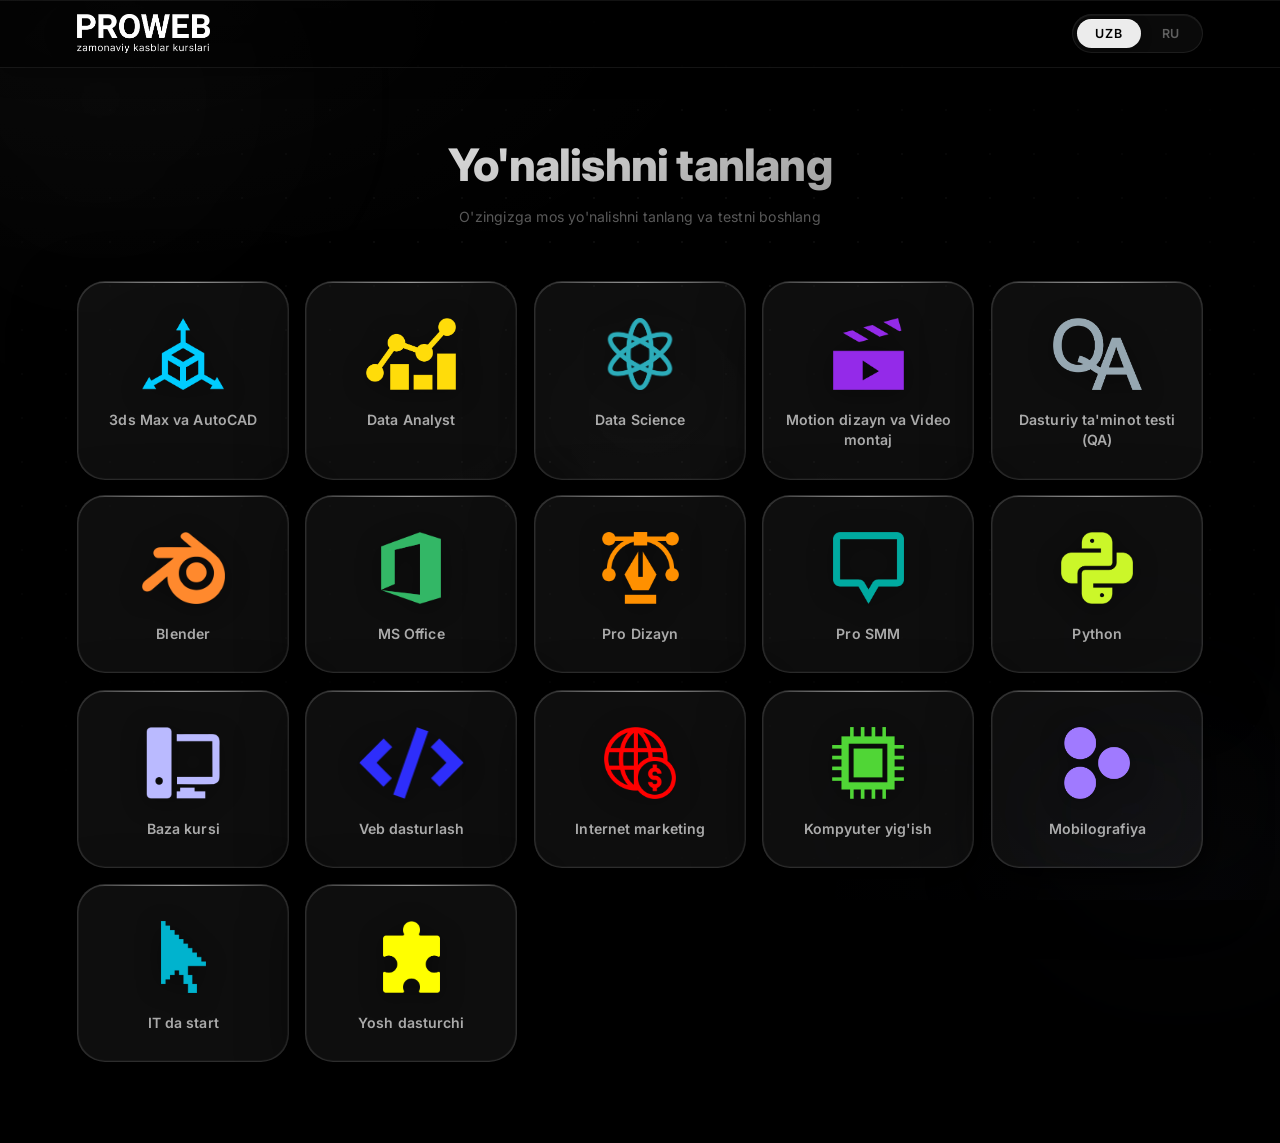
==== commit 54fe99b5: "GitHub JSON: admin paneldan savollar GitHub ga yuklanadi" ====
--- a/index.html
+++ b/index.html
@@ -27,6 +27,7 @@
     </main>
 
     <script src="questions_seed.js"></script>
+    <script src="questions_github.js"></script>
     <script src="script.js"></script>
 </body>
 </html>
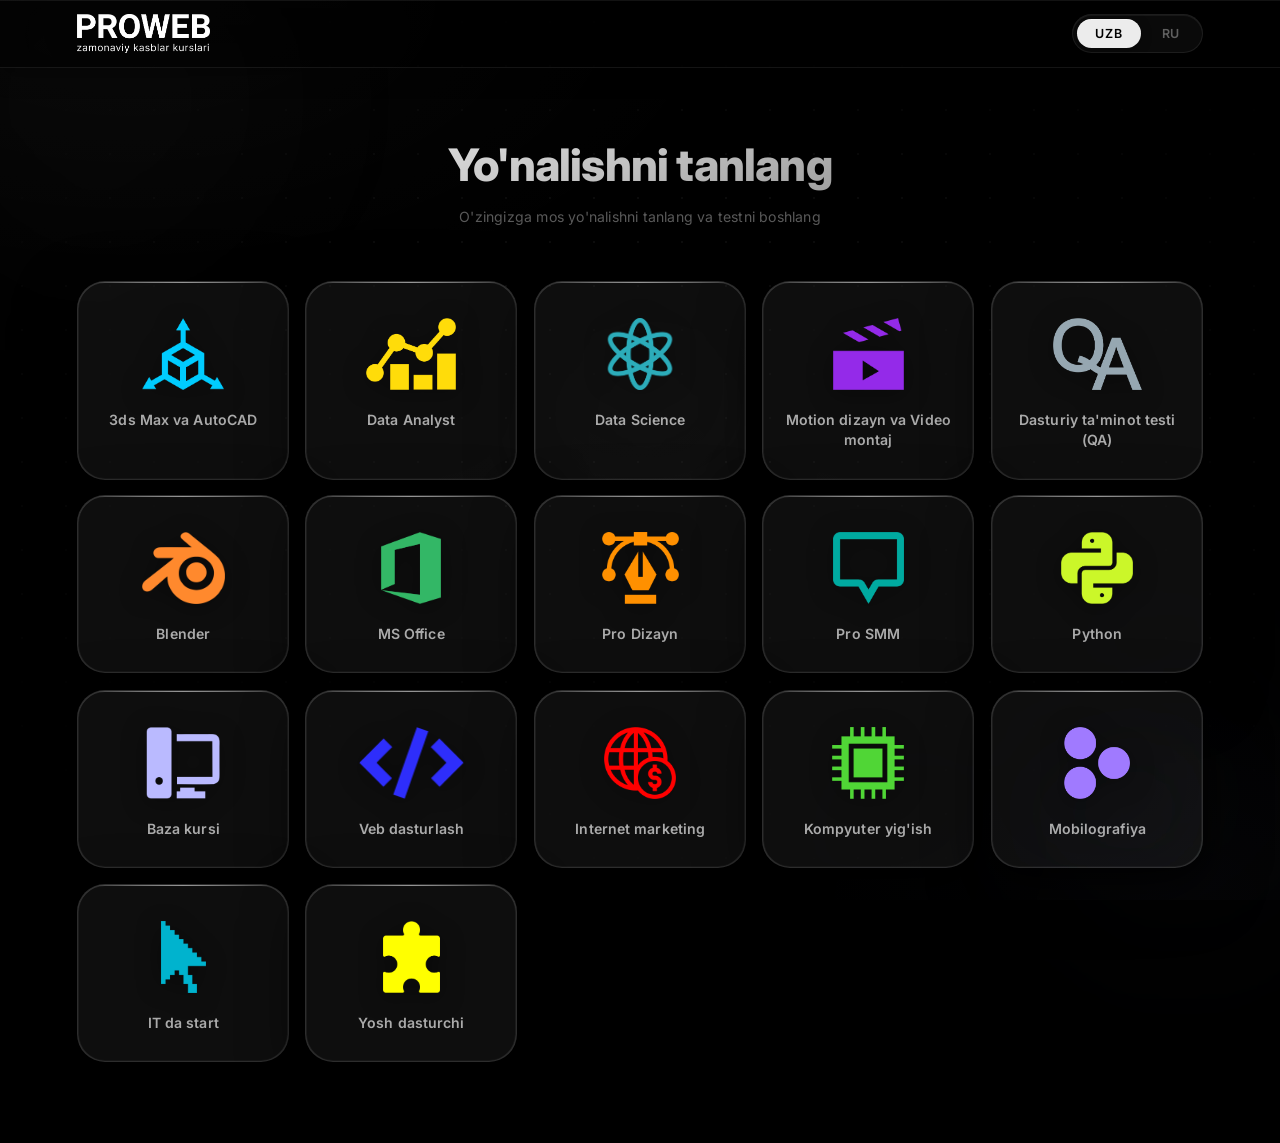
==== commit 6f135712: "Supabase integratsiya: admin panel savollar DB ga yoziladi, o'quvchilar ko'radi" ====
--- a/index.html
+++ b/index.html
@@ -27,7 +27,7 @@
     </main>
 
     <script src="questions_seed.js"></script>
-    <script src="questions_github.js"></script>
+    <script src="questions_supabase.js"></script>
     <script src="script.js"></script>
 </body>
 </html>
